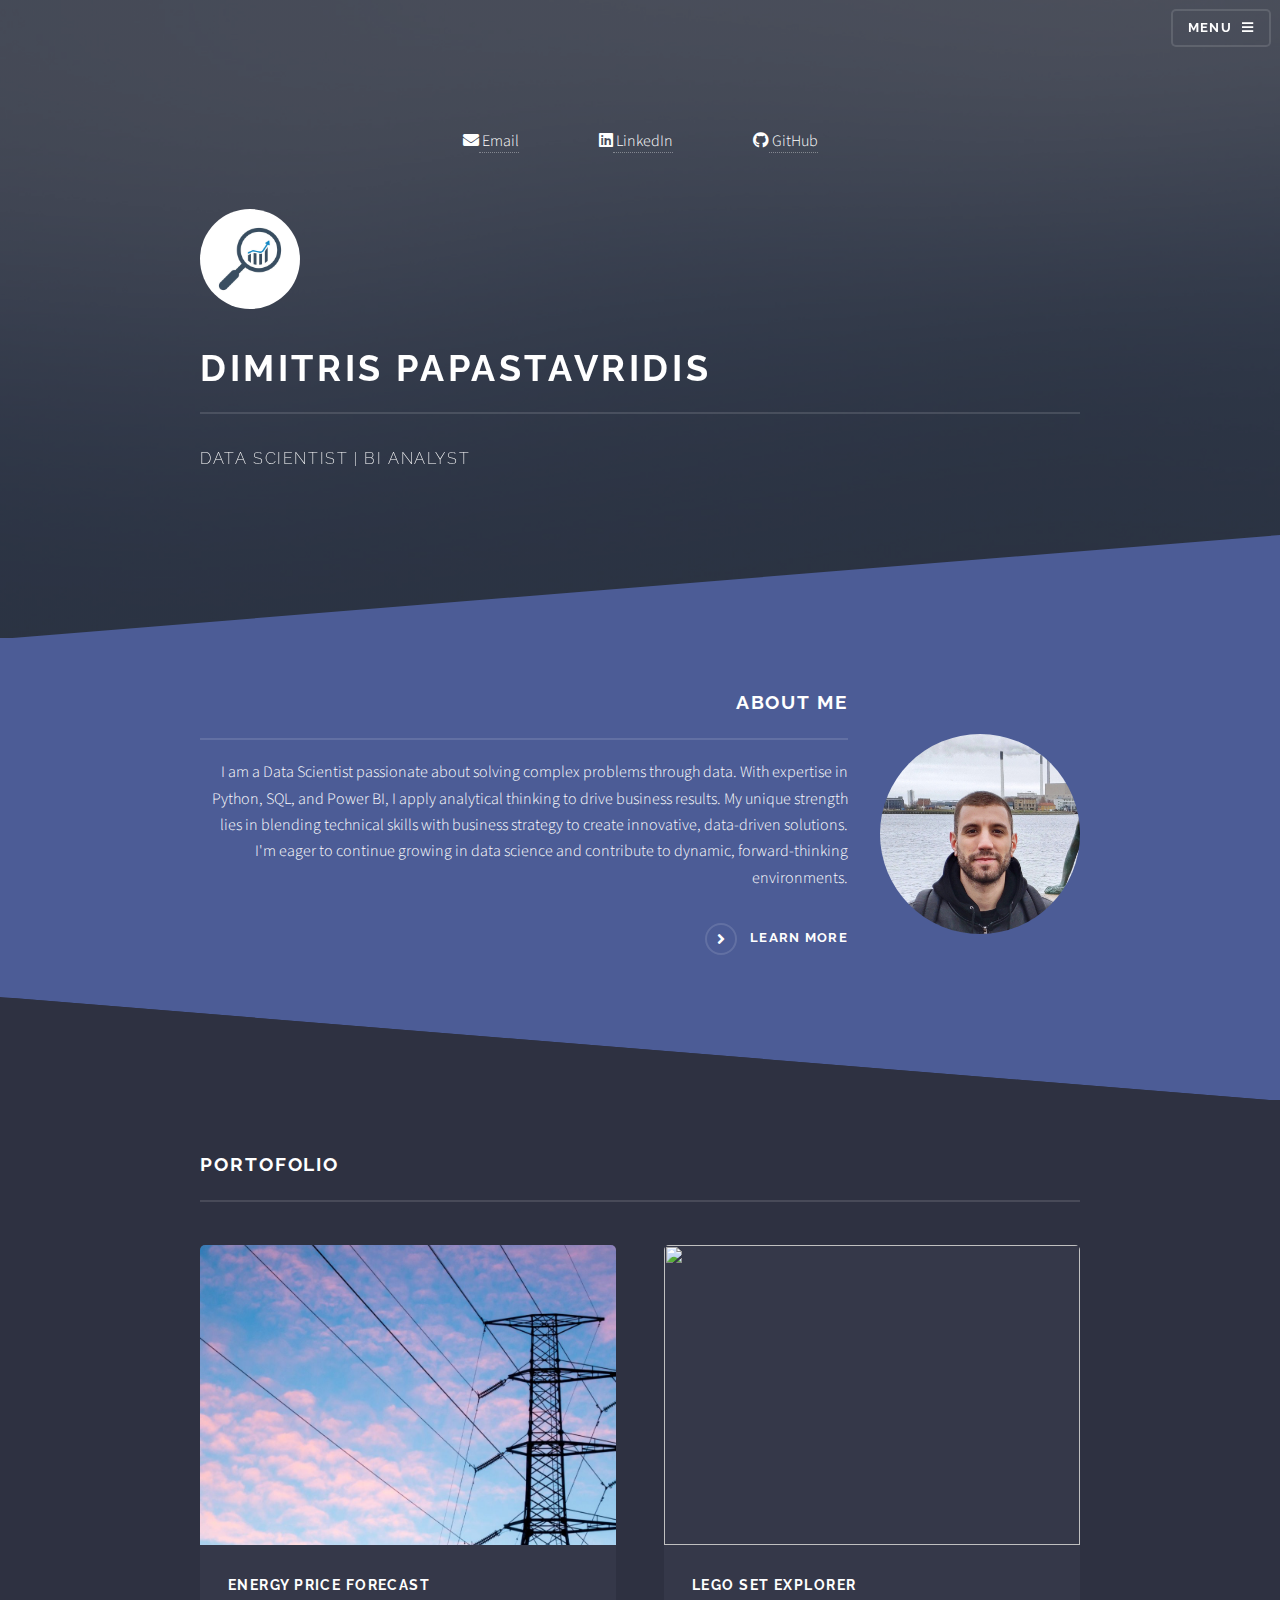
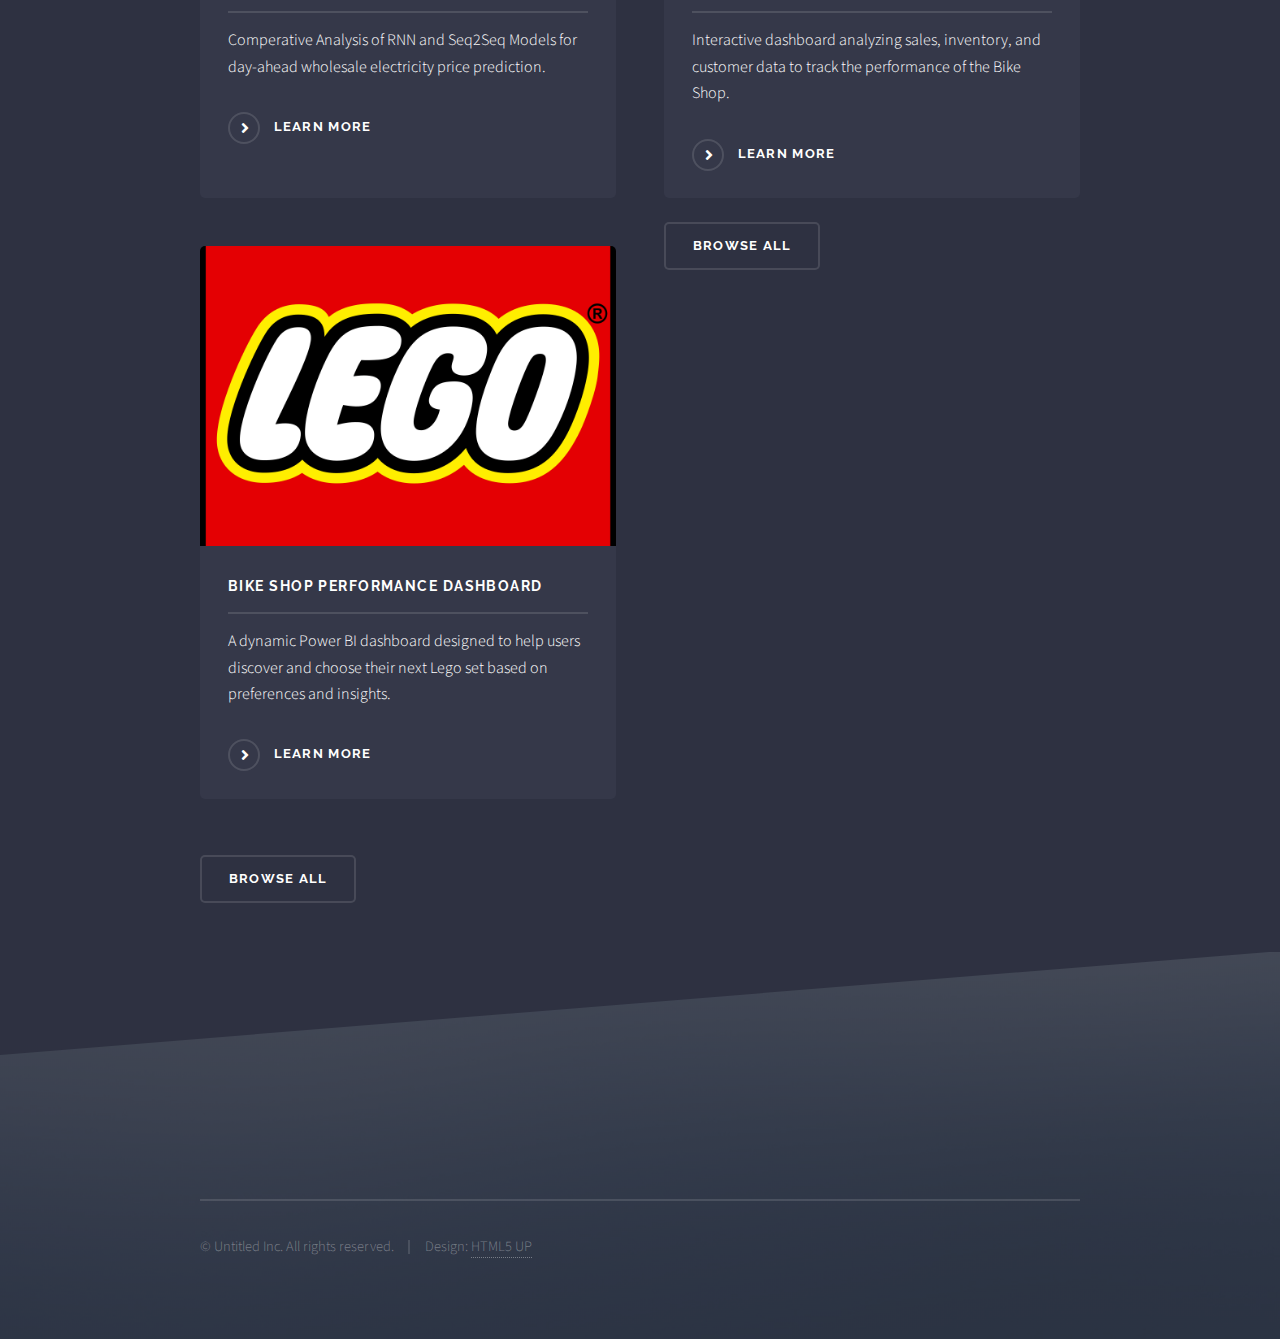
==== index.html @ d43a4ef5 "Update index.html" ====
<!DOCTYPE HTML>
<!--
	Solid State by HTML5 UP
	html5up.net | @ajlkn
	Free for personal and commercial use under the CCA 3.0 license (html5up.net/license)
-->
<html>
	<head>
		<title>Dimitris Papastavridis</title>
		<meta charset="utf-8" />
		<meta name="viewport" content="width=device-width, initial-scale=1, user-scalable=no" />
		<link rel="stylesheet" href="assets/css/main.css" />
		<noscript><link rel="stylesheet" href="assets/css/noscript.css" /></noscript>
	</head>
	<body class="is-preload">

		<!-- Page Wrapper -->
			<div id="page-wrapper">

				<!-- Header -->
					<header id="header" class="alt">
						<h1><a href="https://dimitrispapastavridis.github.io/">Home</a></h1>
						<nav>
							<a href="#menu">Menu</a>
						</nav>
					</header>

				<!-- Menu -->
					<nav id="menu">
						<div class="inner">
							<h2>Menu</h2>
							<ul class="links">
								<li><a href="https://dimitrispapastavridis.github.io/">Home</a></li>
								<li><a href="CV.html">CV</a></li>
								<li><a href="portofolio.html">Portofolio</a></li>
							</ul>
							<a href="#" class="close">Close</a>
						</div>
					</nav>

				<!-- Banner -->

					<section id="banner">
					    <div class="contact-info">
					        <span class="icon solid fa-envelope"><a href="mailto:dimitris_papast@hotmail.com"> Email</a></span>
					        <span class="icon brands fa-linkedin"><a href="https://linkedin.com/in/dimitrispapastavridis/"> LinkedIn</a></span>
					        <span class="icon brands fa-github"><a href="https://github.com/dimitrispapastavridis"> GitHub</a></span>
					    </div>
					    <div class="inner">
					        <div class="logo">
					            <img src="images/istockphoto.jpg" alt="Dimitris Papastavridis" />
					        </div>
					        <h2>Dimitris Papastavridis</h2>
					        <p>Data Scientist | BI Analyst</p>
					    </div>
					</section>


				<!-- Wrapper -->
					<section id="wrapper">

						<!-- One -->
							<section id="one" class="wrapper spotlight style1">
							  <div class="inner" style="display: flex; flex-direction: row-reverse; align-items: center; gap: 2rem;">
							    <img src="images/me5.jpg" alt="" class="circular-image" style="flex-shrink: 0;" />
							    <div class="content">
							      <h2 class="major">About me</h2>
							      <p>I am a Data Scientist passionate about solving complex problems through data. With expertise in Python, SQL, and Power BI, I apply analytical thinking to drive business results. My unique strength lies in blending technical skills with business strategy to create innovative, data-driven solutions. I'm eager to continue growing in data science and contribute to dynamic, forward-thinking environments.</p>
							      <a href="CV.html" class="special">Learn more</a>
							    </div>
							  </div>
							</section>


						<!-- Four -->
							<section id="four" class="wrapper alt style1">
								<div class="inner">
									<h2 class="major">Portofolio</h2>

									<section class="features">
										<article>
											<a class="image"><img src="images/ppc.jpg" alt="" style="width: 100%; height: 300px; object-fit: cover;" /></a>
											<h3 class="major">Energy Price Forecast</h3>
											<p>Comperative Analysis of RNN and Seq2Seq Models for day-ahead wholesale electricity price prediction.</p>
											<a href="https://github.com/dimitrispapastavridis/ppc-seq2seq" class="special">Learn more</a>
										</article>
										<article>
											<a class="image"><img src="images/AdventureWorksBikeShop.jpg" alt="" style="width: 100%; height: 300px; object-fit: cover;" /></a>
											<h3 class="major">Lego Set Explorer</h3>
											<p>Interactive dashboard analyzing sales, inventory, and customer data to track the performance of the Bike Shop.</p>
											<a href="https://github.com/dimitrispapastavridis/AdventureWorksBikeShop" class="special">Learn more</a>
										</article>
										<article>
											<a class="image"><img src="images/LEGO_logo.jpg" alt="" style="width: 100%; height: 300px; object-fit: cover;" /></a>
											<h3 class="major">Bike Shop Performance Dashboard</h3>
											<p>A dynamic Power BI dashboard designed to help users discover and choose their next Lego set based on preferences and insights.</p>
											<a href="https://github.com/dimitrispapastavridis/LegoSetExplorer" class="special">Learn more</a>
										</article>
										<ul class="actions">
											<li><a href="portofolio.html" class="button">Browse All</a></li>
										</ul>
									</section>
									<ul class="actions">
										<li><a href="portofolio.html" class="button">Browse All</a></li>
									</ul>
								</div>
							</section>

					</section>

				<!-- Footer -->
					<section id="footer">
						<div class="inner">
							<ul class="copyright">
								<li>&copy; Untitled Inc. All rights reserved.</li><li>Design: <a href="http://html5up.net">HTML5 UP</a></li>
							</ul>
						</div>
					</section>


		<!-- Scripts -->
			<script src="assets/js/jquery.min.js"></script>
			<script src="assets/js/jquery.scrollex.min.js"></script>
			<script src="assets/js/browser.min.js"></script>
			<script src="assets/js/breakpoints.min.js"></script>
			<script src="assets/js/util.js"></script>
			<script src="assets/js/main.js"></script>

	</body>
</html>
---- assets/css/main.css ----
@import url(fontawesome-all.min.css);
@import url("https://fonts.googleapis.com/css?family=Raleway:200,700|Source+Sans+Pro:300,600,300italic,600italic");

/*
	Solid State by HTML5 UP
	html5up.net | @ajlkn
	Free for personal and commercial use under the CCA 3.0 license (html5up.net/license)
*/

html, body, div, span, applet, object,
iframe, h1, h2, h3, h4, h5, h6, p, blockquote,
pre, a, abbr, acronym, address, big, cite,
code, del, dfn, em, img, ins, kbd, q, s, samp,
small, strike, strong, sub, sup, tt, var, b,
u, i, center, dl, dt, dd, ol, ul, li, fieldset,
form, label, legend, table, caption, tbody,
tfoot, thead, tr, th, td, article, aside,
canvas, details, embed, figure, figcaption,
footer, header, hgroup, menu, nav, output, ruby,
section, summary, time, mark, audio, video {
	margin: 0;
	padding: 0;
	border: 0;
	font-size: 100%;
	font: inherit;
	vertical-align: baseline;}

article, aside, details, figcaption, figure,
footer, header, hgroup, menu, nav, section {
	display: block;}

body {
	line-height: 1;
}

ol, ul {
	list-style: none;
}

blockquote, q {
	quotes: none;
}

	blockquote:before, blockquote:after, q:before, q:after {
		content: '';
		content: none;
	}

table {
	border-collapse: collapse;
	border-spacing: 0;
}

body {
	-webkit-text-size-adjust: none;
}

mark {
	background-color: transparent;
	color: inherit;
}

input::-moz-focus-inner {
	border: 0;
	padding: 0;
}

input, select, textarea {
	-moz-appearance: none;
	-webkit-appearance: none;
	-ms-appearance: none;
	appearance: none;
}

/* Basic */

	@-ms-viewport {
		width: device-width;
	}

	body {
		-ms-overflow-style: scrollbar;
	}

	@media screen and (max-width: 480px) {

		html, body {
			min-width: 320px;
		}

	}

	html {
		box-sizing: border-box;
	}

	*, *:before, *:after {
		box-sizing: inherit;
	}

	body {
		background-color: #2e3141;
		background-image: linear-gradient(to top, rgba(46, 49, 65, 0.8), rgba(46, 49, 65, 0.8)), url("../../images/bg.jpg");
		background-size: auto,
 cover;
		background-attachment: fixed,
 fixed;
		background-position: center,
 center;
	}

		body.is-preload *, body.is-preload *:before, body.is-preload *:after {
			-moz-animation: none !important;
			-webkit-animation: none !important;
			-ms-animation: none !important;
			animation: none !important;
			-moz-transition: none !important;
			-webkit-transition: none !important;
			-ms-transition: none !important;
			transition: none !important;
		}

/* Type */

	body, input, select, textarea {
		color: #ffffff;
		font-family: "Source Sans Pro", Helvetica, sans-serif;
		font-size: 16.5pt;
		font-weight: 300;
		line-height: 1.65;
	}

		@media screen and (max-width: 1680px) {

			body, input, select, textarea {
				font-size: 13pt;
			}

		}

		@media screen and (max-width: 1280px) {

			body, input, select, textarea {
				font-size: 12pt;
			}

		}

		@media screen and (max-width: 980px) {

			body, input, select, textarea {
				font-size: 12pt;
			}

		}

		@media screen and (max-width: 736px) {

			body, input, select, textarea {
				font-size: 12pt;
			}

		}

		@media screen and (max-width: 480px) {

			body, input, select, textarea {
				font-size: 12pt;
			}

		}

	a {
		-moz-transition: color 0.2s ease-in-out, border-bottom-color 0.2s ease-in-out;
		-webkit-transition: color 0.2s ease-in-out, border-bottom-color 0.2s ease-in-out;
		-ms-transition: color 0.2s ease-in-out, border-bottom-color 0.2s ease-in-out;
		transition: color 0.2s ease-in-out, border-bottom-color 0.2s ease-in-out;
		border-bottom: dotted 1px rgba(255, 255, 255, 0.35);
		color: #ffffff;
		text-decoration: none;
	}

		a:hover {
			border-bottom-color: transparent;
			color: #ffffff !important;
		}

		a.special:not(.button) {
			text-decoration: none;
			border-bottom: 0;
			display: block;
			font-family: Raleway, Helvetica, sans-serif;
			font-size: 0.8em;
			font-weight: 700;
			letter-spacing: 0.1em;
			margin: 0 0 2em 0;
			text-transform: uppercase;
		}

			a.special:not(.button):before {
				-moz-osx-font-smoothing: grayscale;
				-webkit-font-smoothing: antialiased;
				display: inline-block;
				font-style: normal;
				font-variant: normal;
				text-rendering: auto;
				line-height: 1;
				text-transform: none !important;
				font-family: 'Font Awesome 5 Free';
				font-weight: 900;
			}

			a.special:not(.button):before {
				-moz-transition: background-color 0.2s ease-in-out;
				-webkit-transition: background-color 0.2s ease-in-out;
				-ms-transition: background-color 0.2s ease-in-out;
				transition: background-color 0.2s ease-in-out;
				border-radius: 100%;
				border: solid 2px rgba(255, 255, 255, 0.125);
				content: '\f105';
				display: inline-block;
				font-size: 1.25em;
				height: 2em;
				line-height: 1.75em;
				margin-right: 0.85em;
				text-align: center;
				text-indent: 0.15em;
				vertical-align: middle;
				width: 2em;
			}

			a.special:not(.button):hover:before {
				background-color: rgba(255, 255, 255, 0.025);
			}

			a.special:not(.button):active:before {
				background-color: rgba(255, 255, 255, 0.075);
			}

	strong, b {
		color: #ffffff;
		font-weight: 600;
	}

	em, i {
		font-style: italic;
	}

	p {
		margin: 0 0 2em 0;
	}

	h1, h2, h3, h4, h5, h6 {
		color: #ffffff;
		font-family: Raleway, Helvetica, sans-serif;
		font-weight: 700;
		letter-spacing: 0.1em;
		margin: 0 0 1em 0;
		text-transform: uppercase;
	}

		h1 a, h2 a, h3 a, h4 a, h5 a, h6 a {
			color: inherit;
			text-decoration: none;
			border-bottom: 0;
		}

		h1 span, h2 span, h3 span, h4 span, h5 span, h6 span {
			font-weight: 200;
		}

		h1.major, h2.major, h3.major, h4.major, h5.major, h6.major {
			padding-bottom: 1em;
			border-bottom: solid 2px rgba(255, 255, 255, 0.125);
		}

	h2 {
		font-size: 1.2em;
	}

	h3 {
		font-size: 0.9em;
	}

	h4 {
		font-size: 0.7em;
	}

	h5 {
		font-size: 0.7em;
	}

	h6 {
		font-size: 0.7em;
	}

	@media screen and (max-width: 736px) {

		h2 {
			font-size: 1em;
		}

		h3 {
			font-size: 0.8em;
		}

	}

	sub {
		font-size: 0.8em;
		position: relative;
		top: 0.5em;
	}

	sup {
		font-size: 0.8em;
		position: relative;
		top: -0.5em;
	}

	blockquote {
		border-left: solid 4px rgba(255, 255, 255, 0.125);
		font-style: italic;
		margin: 0 0 2em 0;
		padding: 0.5em 0 0.5em 2em;
	}

	code {
		background: rgba(255, 255, 255, 0.025);
		border-radius: 5px;
		border: solid 2px rgba(255, 255, 255, 0.125);
		font-family: "Courier New", monospace;
		font-size: 0.9em;
		margin: 0 0.25em;
		padding: 0.25em 0.65em;
	}

	pre {
		-webkit-overflow-scrolling: touch;
		font-family: "Courier New", monospace;
		font-size: 0.9em;
		margin: 0 0 2em 0;
	}

		pre code {
			display: block;
			line-height: 1.75em;
			padding: 1em 1.5em;
			overflow-x: auto;
		}

	hr {
		border: 0;
		border-bottom: solid 2px rgba(255, 255, 255, 0.125);
		margin: 2.5em 0;
	}

		hr.major {
			margin: 4em 0;
		}

	.align-left {
		text-align: left;
	}

	.align-center {
		text-align: center;
	}

	.align-right {
		text-align: right;
	}

/* Row */

	.row {
		display: flex;
		flex-wrap: wrap;
		box-sizing: border-box;
		align-items: stretch;
	}

		.row > * {
			box-sizing: border-box;
		}

		.row.gtr-uniform > * > :last-child {
			margin-bottom: 0;
		}

		.row.aln-left {
			justify-content: flex-start;
		}

		.row.aln-center {
			justify-content: center;
		}

		.row.aln-right {
			justify-content: flex-end;
		}

		.row.aln-top {
			align-items: flex-start;
		}

		.row.aln-middle {
			align-items: center;
		}

		.row.aln-bottom {
			align-items: flex-end;
		}

		.row > .imp {
			order: -1;
		}

		.row > .col-1 {
			width: 8.33333%;
		}

		.row > .off-1 {
			margin-left: 8.33333%;
		}

		.row > .col-2 {
			width: 16.66667%;
		}

		.row > .off-2 {
			margin-left: 16.66667%;
		}

		.row > .col-3 {
			width: 25%;
		}

		.row > .off-3 {
			margin-left: 25%;
		}

		.row > .col-4 {
			width: 33.33333%;
		}

		.row > .off-4 {
			margin-left: 33.33333%;
		}

		.row > .col-5 {
			width: 41.66667%;
		}

		.row > .off-5 {
			margin-left: 41.66667%;
		}

		.row > .col-6 {
			width: 50%;
		}

		.row > .off-6 {
			margin-left: 50%;
		}

		.row > .col-7 {
			width: 58.33333%;
		}

		.row > .off-7 {
			margin-left: 58.33333%;
		}

		.row > .col-8 {
			width: 66.66667%;
		}

		.row > .off-8 {
			margin-left: 66.66667%;
		}

		.row > .col-9 {
			width: 75%;
		}

		.row > .off-9 {
			margin-left: 75%;
		}

		.row > .col-10 {
			width: 83.33333%;
		}

		.row > .off-10 {
			margin-left: 83.33333%;
		}

		.row > .col-11 {
			width: 91.66667%;
		}

		.row > .off-11 {
			margin-left: 91.66667%;
		}

		.row > .col-12 {
			width: 100%;
		}

		.row > .off-12 {
			margin-left: 100%;
		}

		.row.gtr-0 {
			margin-top: 0;
			margin-left: 0em;
		}

			.row.gtr-0 > * {
				padding: 0 0 0 0em;
			}

			.row.gtr-0.gtr-uniform {
				margin-top: 0em;
			}

				.row.gtr-0.gtr-uniform > * {
					padding-top: 0em;
				}

		.row.gtr-25 {
			margin-top: 0;
			margin-left: -0.4375em;
		}

			.row.gtr-25 > * {
				padding: 0 0 0 0.4375em;
			}

			.row.gtr-25.gtr-uniform {
				margin-top: -0.4375em;
			}

				.row.gtr-25.gtr-uniform > * {
					padding-top: 0.4375em;
				}

		.row.gtr-50 {
			margin-top: 0;
			margin-left: -0.875em;
		}

			.row.gtr-50 > * {
				padding: 0 0 0 0.875em;
			}

			.row.gtr-50.gtr-uniform {
				margin-top: -0.875em;
			}

				.row.gtr-50.gtr-uniform > * {
					padding-top: 0.875em;
				}

		.row {
			margin-top: 0;
			margin-left: -1.75em;
		}

			.row > * {
				padding: 0 0 0 1.75em;
			}

			.row.gtr-uniform {
				margin-top: -1.75em;
			}

				.row.gtr-uniform > * {
					padding-top: 1.75em;
				}

		.row.gtr-150 {
			margin-top: 0;
			margin-left: -2.625em;
		}

			.row.gtr-150 > * {
				padding: 0 0 0 2.625em;
			}

			.row.gtr-150.gtr-uniform {
				margin-top: -2.625em;
			}

				.row.gtr-150.gtr-uniform > * {
					padding-top: 2.625em;
				}

		.row.gtr-200 {
			margin-top: 0;
			margin-left: -3.5em;
		}

			.row.gtr-200 > * {
				padding: 0 0 0 3.5em;
			}

			.row.gtr-200.gtr-uniform {
				margin-top: -3.5em;
			}

				.row.gtr-200.gtr-uniform > * {
					padding-top: 3.5em;
				}

		@media screen and (max-width: 1680px) {

			.row {
				display: flex;
				flex-wrap: wrap;
				box-sizing: border-box;
				align-items: stretch;
			}

				.row > * {
					box-sizing: border-box;
				}

				.row.gtr-uniform > * > :last-child {
					margin-bottom: 0;
				}

				.row.aln-left {
					justify-content: flex-start;
				}

				.row.aln-center {
					justify-content: center;
				}

				.row.aln-right {
					justify-content: flex-end;
				}

				.row.aln-top {
					align-items: flex-start;
				}

				.row.aln-middle {
					align-items: center;
				}

				.row.aln-bottom {
					align-items: flex-end;
				}

				.row > .imp-xlarge {
					order: -1;
				}

				.row > .col-1-xlarge {
					width: 8.33333%;
				}

				.row > .off-1-xlarge {
					margin-left: 8.33333%;
				}

				.row > .col-2-xlarge {
					width: 16.66667%;
				}

				.row > .off-2-xlarge {
					margin-left: 16.66667%;
				}

				.row > .col-3-xlarge {
					width: 25%;
				}

				.row > .off-3-xlarge {
					margin-left: 25%;
				}

				.row > .col-4-xlarge {
					width: 33.33333%;
				}

				.row > .off-4-xlarge {
					margin-left: 33.33333%;
				}

				.row > .col-5-xlarge {
					width: 41.66667%;
				}

				.row > .off-5-xlarge {
					margin-left: 41.66667%;
				}

				.row > .col-6-xlarge {
					width: 50%;
				}

				.row > .off-6-xlarge {
					margin-left: 50%;
				}

				.row > .col-7-xlarge {
					width: 58.33333%;
				}

				.row > .off-7-xlarge {
					margin-left: 58.33333%;
				}

				.row > .col-8-xlarge {
					width: 66.66667%;
				}

				.row > .off-8-xlarge {
					margin-left: 66.66667%;
				}

				.row > .col-9-xlarge {
					width: 75%;
				}

				.row > .off-9-xlarge {
					margin-left: 75%;
				}

				.row > .col-10-xlarge {
					width: 83.33333%;
				}

				.row > .off-10-xlarge {
					margin-left: 83.33333%;
				}

				.row > .col-11-xlarge {
					width: 91.66667%;
				}

				.row > .off-11-xlarge {
					margin-left: 91.66667%;
				}

				.row > .col-12-xlarge {
					width: 100%;
				}

				.row > .off-12-xlarge {
					margin-left: 100%;
				}

				.row.gtr-0 {
					margin-top: 0;
					margin-left: 0em;
				}

					.row.gtr-0 > * {
						padding: 0 0 0 0em;
					}

					.row.gtr-0.gtr-uniform {
						margin-top: 0em;
					}

						.row.gtr-0.gtr-uniform > * {
							padding-top: 0em;
						}

				.row.gtr-25 {
					margin-top: 0;
					margin-left: -0.4375em;
				}

					.row.gtr-25 > * {
						padding: 0 0 0 0.4375em;
					}

					.row.gtr-25.gtr-uniform {
						margin-top: -0.4375em;
					}

						.row.gtr-25.gtr-uniform > * {
							padding-top: 0.4375em;
						}

				.row.gtr-50 {
					margin-top: 0;
					margin-left: -0.875em;
				}

					.row.gtr-50 > * {
						padding: 0 0 0 0.875em;
					}

					.row.gtr-50.gtr-uniform {
						margin-top: -0.875em;
					}

						.row.gtr-50.gtr-uniform > * {
							padding-top: 0.875em;
						}

				.row {
					margin-top: 0;
					margin-left: -1.75em;
				}

					.row > * {
						padding: 0 0 0 1.75em;
					}

					.row.gtr-uniform {
						margin-top: -1.75em;
					}

						.row.gtr-uniform > * {
							padding-top: 1.75em;
						}

				.row.gtr-150 {
					margin-top: 0;
					margin-left: -2.625em;
				}

					.row.gtr-150 > * {
						padding: 0 0 0 2.625em;
					}

					.row.gtr-150.gtr-uniform {
						margin-top: -2.625em;
					}

						.row.gtr-150.gtr-uniform > * {
							padding-top: 2.625em;
						}

				.row.gtr-200 {
					margin-top: 0;
					margin-left: -3.5em;
				}

					.row.gtr-200 > * {
						padding: 0 0 0 3.5em;
					}

					.row.gtr-200.gtr-uniform {
						margin-top: -3.5em;
					}

						.row.gtr-200.gtr-uniform > * {
							padding-top: 3.5em;
						}

		}

		@media screen and (max-width: 1280px) {

			.row {
				display: flex;
				flex-wrap: wrap;
				box-sizing: border-box;
				align-items: stretch;
			}

				.row > * {
					box-sizing: border-box;
				}

				.row.gtr-uniform > * > :last-child {
					margin-bottom: 0;
				}

				.row.aln-left {
					justify-content: flex-start;
				}

				.row.aln-center {
					justify-content: center;
				}

				.row.aln-right {
					justify-content: flex-end;
				}

				.row.aln-top {
					align-items: flex-start;
				}

				.row.aln-middle {
					align-items: center;
				}

				.row.aln-bottom {
					align-items: flex-end;
				}

				.row > .imp-large {
					order: -1;
				}

				.row > .col-1-large {
					width: 8.33333%;
				}

				.row > .off-1-large {
					margin-left: 8.33333%;
				}

				.row > .col-2-large {
					width: 16.66667%;
				}

				.row > .off-2-large {
					margin-left: 16.66667%;
				}

				.row > .col-3-large {
					width: 25%;
				}

				.row > .off-3-large {
					margin-left: 25%;
				}

				.row > .col-4-large {
					width: 33.33333%;
				}

				.row > .off-4-large {
					margin-left: 33.33333%;
				}

				.row > .col-5-large {
					width: 41.66667%;
				}

				.row > .off-5-large {
					margin-left: 41.66667%;
				}

				.row > .col-6-large {
					width: 50%;
				}

				.row > .off-6-large {
					margin-left: 50%;
				}

				.row > .col-7-large {
					width: 58.33333%;
				}

				.row > .off-7-large {
					margin-left: 58.33333%;
				}

				.row > .col-8-large {
					width: 66.66667%;
				}

				.row > .off-8-large {
					margin-left: 66.66667%;
				}

				.row > .col-9-large {
					width: 75%;
				}

				.row > .off-9-large {
					margin-left: 75%;
				}

				.row > .col-10-large {
					width: 83.33333%;
				}

				.row > .off-10-large {
					margin-left: 83.33333%;
				}

				.row > .col-11-large {
					width: 91.66667%;
				}

				.row > .off-11-large {
					margin-left: 91.66667%;
				}

				.row > .col-12-large {
					width: 100%;
				}

				.row > .off-12-large {
					margin-left: 100%;
				}

				.row.gtr-0 {
					margin-top: 0;
					margin-left: 0em;
				}

					.row.gtr-0 > * {
						padding: 0 0 0 0em;
					}

					.row.gtr-0.gtr-uniform {
						margin-top: 0em;
					}

						.row.gtr-0.gtr-uniform > * {
							padding-top: 0em;
						}

				.row.gtr-25 {
					margin-top: 0;
					margin-left: -0.4375em;
				}

					.row.gtr-25 > * {
						padding: 0 0 0 0.4375em;
					}

					.row.gtr-25.gtr-uniform {
						margin-top: -0.4375em;
					}

						.row.gtr-25.gtr-uniform > * {
							padding-top: 0.4375em;
						}

				.row.gtr-50 {
					margin-top: 0;
					margin-left: -0.875em;
				}

					.row.gtr-50 > * {
						padding: 0 0 0 0.875em;
					}

					.row.gtr-50.gtr-uniform {
						margin-top: -0.875em;
					}

						.row.gtr-50.gtr-uniform > * {
							padding-top: 0.875em;
						}

				.row {
					margin-top: 0;
					margin-left: -1.75em;
				}

					.row > * {
						padding: 0 0 0 1.75em;
					}

					.row.gtr-uniform {
						margin-top: -1.75em;
					}

						.row.gtr-uniform > * {
							padding-top: 1.75em;
						}

				.row.gtr-150 {
					margin-top: 0;
					margin-left: -2.625em;
				}

					.row.gtr-150 > * {
						padding: 0 0 0 2.625em;
					}

					.row.gtr-150.gtr-uniform {
						margin-top: -2.625em;
					}

						.row.gtr-150.gtr-uniform > * {
							padding-top: 2.625em;
						}

				.row.gtr-200 {
					margin-top: 0;
					margin-left: -3.5em;
				}

					.row.gtr-200 > * {
						padding: 0 0 0 3.5em;
					}

					.row.gtr-200.gtr-uniform {
						margin-top: -3.5em;
					}

						.row.gtr-200.gtr-uniform > * {
							padding-top: 3.5em;
						}

		}

		@media screen and (max-width: 980px) {

			.row {
				display: flex;
				flex-wrap: wrap;
				box-sizing: border-box;
				align-items: stretch;
			}

				.row > * {
					box-sizing: border-box;
				}

				.row.gtr-uniform > * > :last-child {
					margin-bottom: 0;
				}

				.row.aln-left {
					justify-content: flex-start;
				}

				.row.aln-center {
					justify-content: center;
				}

				.row.aln-right {
					justify-content: flex-end;
				}

				.row.aln-top {
					align-items: flex-start;
				}

				.row.aln-middle {
					align-items: center;
				}

				.row.aln-bottom {
					align-items: flex-end;
				}

				.row > .imp-medium {
					order: -1;
				}

				.row > .col-1-medium {
					width: 8.33333%;
				}

				.row > .off-1-medium {
					margin-left: 8.33333%;
				}

				.row > .col-2-medium {
					width: 16.66667%;
				}

				.row > .off-2-medium {
					margin-left: 16.66667%;
				}

				.row > .col-3-medium {
					width: 25%;
				}

				.row > .off-3-medium {
					margin-left: 25%;
				}

				.row > .col-4-medium {
					width: 33.33333%;
				}

				.row > .off-4-medium {
					margin-left: 33.33333%;
				}

				.row > .col-5-medium {
					width: 41.66667%;
				}

				.row > .off-5-medium {
					margin-left: 41.66667%;
				}

				.row > .col-6-medium {
					width: 50%;
				}

				.row > .off-6-medium {
					margin-left: 50%;
				}

				.row > .col-7-medium {
					width: 58.33333%;
				}

				.row > .off-7-medium {
					margin-left: 58.33333%;
				}

				.row > .col-8-medium {
					width: 66.66667%;
				}

				.row > .off-8-medium {
					margin-left: 66.66667%;
				}

				.row > .col-9-medium {
					width: 75%;
				}

				.row > .off-9-medium {
					margin-left: 75%;
				}

				.row > .col-10-medium {
					width: 83.33333%;
				}

				.row > .off-10-medium {
					margin-left: 83.33333%;
				}

				.row > .col-11-medium {
					width: 91.66667%;
				}

				.row > .off-11-medium {
					margin-left: 91.66667%;
				}

				.row > .col-12-medium {
					width: 100%;
				}

				.row > .off-12-medium {
					margin-left: 100%;
				}

				.row.gtr-0 {
					margin-top: 0;
					margin-left: 0em;
				}

					.row.gtr-0 > * {
						padding: 0 0 0 0em;
					}

					.row.gtr-0.gtr-uniform {
						margin-top: 0em;
					}

						.row.gtr-0.gtr-uniform > * {
							padding-top: 0em;
						}

				.row.gtr-25 {
					margin-top: 0;
					margin-left: -0.4375em;
				}

					.row.gtr-25 > * {
						padding: 0 0 0 0.4375em;
					}

					.row.gtr-25.gtr-uniform {
						margin-top: -0.4375em;
					}

						.row.gtr-25.gtr-uniform > * {
							padding-top: 0.4375em;
						}

				.row.gtr-50 {
					margin-top: 0;
					margin-left: -0.875em;
				}

					.row.gtr-50 > * {
						padding: 0 0 0 0.875em;
					}

					.row.gtr-50.gtr-uniform {
						margin-top: -0.875em;
					}

						.row.gtr-50.gtr-uniform > * {
							padding-top: 0.875em;
						}

				.row {
					margin-top: 0;
					margin-left: -1.75em;
				}

					.row > * {
						padding: 0 0 0 1.75em;
					}

					.row.gtr-uniform {
						margin-top: -1.75em;
					}

						.row.gtr-uniform > * {
							padding-top: 1.75em;
						}

				.row.gtr-150 {
					margin-top: 0;
					margin-left: -2.625em;
				}

					.row.gtr-150 > * {
						padding: 0 0 0 2.625em;
					}

					.row.gtr-150.gtr-uniform {
						margin-top: -2.625em;
					}

						.row.gtr-150.gtr-uniform > * {
							padding-top: 2.625em;
						}

				.row.gtr-200 {
					margin-top: 0;
					margin-left: -3.5em;
				}

					.row.gtr-200 > * {
						padding: 0 0 0 3.5em;
					}

					.row.gtr-200.gtr-uniform {
						margin-top: -3.5em;
					}

						.row.gtr-200.gtr-uniform > * {
							padding-top: 3.5em;
						}

		}

		@media screen and (max-width: 736px) {

			.row {
				display: flex;
				flex-wrap: wrap;
				box-sizing: border-box;
				align-items: stretch;
			}

				.row > * {
					box-sizing: border-box;
				}

				.row.gtr-uniform > * > :last-child {
					margin-bottom: 0;
				}

				.row.aln-left {
					justify-content: flex-start;
				}

				.row.aln-center {
					justify-content: center;
				}

				.row.aln-right {
					justify-content: flex-end;
				}

				.row.aln-top {
					align-items: flex-start;
				}

				.row.aln-middle {
					align-items: center;
				}

				.row.aln-bottom {
					align-items: flex-end;
				}

				.row > .imp-small {
					order: -1;
				}

				.row > .col-1-small {
					width: 8.33333%;
				}

				.row > .off-1-small {
					margin-left: 8.33333%;
				}

				.row > .col-2-small {
					width: 16.66667%;
				}

				.row > .off-2-small {
					margin-left: 16.66667%;
				}

				.row > .col-3-small {
					width: 25%;
				}

				.row > .off-3-small {
					margin-left: 25%;
				}

				.row > .col-4-small {
					width: 33.33333%;
				}

				.row > .off-4-small {
					margin-left: 33.33333%;
				}

				.row > .col-5-small {
					width: 41.66667%;
				}

				.row > .off-5-small {
					margin-left: 41.66667%;
				}

				.row > .col-6-small {
					width: 50%;
				}

				.row > .off-6-small {
					margin-left: 50%;
				}

				.row > .col-7-small {
					width: 58.33333%;
				}

				.row > .off-7-small {
					margin-left: 58.33333%;
				}

				.row > .col-8-small {
					width: 66.66667%;
				}

				.row > .off-8-small {
					margin-left: 66.66667%;
				}

				.row > .col-9-small {
					width: 75%;
				}

				.row > .off-9-small {
					margin-left: 75%;
				}

				.row > .col-10-small {
					width: 83.33333%;
				}

				.row > .off-10-small {
					margin-left: 83.33333%;
				}

				.row > .col-11-small {
					width: 91.66667%;
				}

				.row > .off-11-small {
					margin-left: 91.66667%;
				}

				.row > .col-12-small {
					width: 100%;
				}

				.row > .off-12-small {
					margin-left: 100%;
				}

				.row.gtr-0 {
					margin-top: 0;
					margin-left: 0em;
				}

					.row.gtr-0 > * {
						padding: 0 0 0 0em;
					}

					.row.gtr-0.gtr-uniform {
						margin-top: 0em;
					}

						.row.gtr-0.gtr-uniform > * {
							padding-top: 0em;
						}

				.row.gtr-25 {
					margin-top: 0;
					margin-left: -0.3125em;
				}

					.row.gtr-25 > * {
						padding: 0 0 0 0.3125em;
					}

					.row.gtr-25.gtr-uniform {
						margin-top: -0.3125em;
					}

						.row.gtr-25.gtr-uniform > * {
							padding-top: 0.3125em;
						}

				.row.gtr-50 {
					margin-top: 0;
					margin-left: -0.625em;
				}

					.row.gtr-50 > * {
						padding: 0 0 0 0.625em;
					}

					.row.gtr-50.gtr-uniform {
						margin-top: -0.625em;
					}

						.row.gtr-50.gtr-uniform > * {
							padding-top: 0.625em;
						}

				.row {
					margin-top: 0;
					margin-left: -1.25em;
				}

					.row > * {
						padding: 0 0 0 1.25em;
					}

					.row.gtr-uniform {
						margin-top: -1.25em;
					}

						.row.gtr-uniform > * {
							padding-top: 1.25em;
						}

				.row.gtr-150 {
					margin-top: 0;
					margin-left: -1.875em;
				}

					.row.gtr-150 > * {
						padding: 0 0 0 1.875em;
					}

					.row.gtr-150.gtr-uniform {
						margin-top: -1.875em;
					}

						.row.gtr-150.gtr-uniform > * {
							padding-top: 1.875em;
						}

				.row.gtr-200 {
					margin-top: 0;
					margin-left: -2.5em;
				}

					.row.gtr-200 > * {
						padding: 0 0 0 2.5em;
					}

					.row.gtr-200.gtr-uniform {
						margin-top: -2.5em;
					}

						.row.gtr-200.gtr-uniform > * {
							padding-top: 2.5em;
						}

		}

		@media screen and (max-width: 480px) {

			.row {
				display: flex;
				flex-wrap: wrap;
				box-sizing: border-box;
				align-items: stretch;
			}

				.row > * {
					box-sizing: border-box;
				}

				.row.gtr-uniform > * > :last-child {
					margin-bottom: 0;
				}

				.row.aln-left {
					justify-content: flex-start;
				}

				.row.aln-center {
					justify-content: center;
				}

				.row.aln-right {
					justify-content: flex-end;
				}

				.row.aln-top {
					align-items: flex-start;
				}

				.row.aln-middle {
					align-items: center;
				}

				.row.aln-bottom {
					align-items: flex-end;
				}

				.row > .imp-xsmall {
					order: -1;
				}

				.row > .col-1-xsmall {
					width: 8.33333%;
				}

				.row > .off-1-xsmall {
					margin-left: 8.33333%;
				}

				.row > .col-2-xsmall {
					width: 16.66667%;
				}

				.row > .off-2-xsmall {
					margin-left: 16.66667%;
				}

				.row > .col-3-xsmall {
					width: 25%;
				}

				.row > .off-3-xsmall {
					margin-left: 25%;
				}

				.row > .col-4-xsmall {
					width: 33.33333%;
				}

				.row > .off-4-xsmall {
					margin-left: 33.33333%;
				}

				.row > .col-5-xsmall {
					width: 41.66667%;
				}

				.row > .off-5-xsmall {
					margin-left: 41.66667%;
				}

				.row > .col-6-xsmall {
					width: 50%;
				}

				.row > .off-6-xsmall {
					margin-left: 50%;
				}

				.row > .col-7-xsmall {
					width: 58.33333%;
				}

				.row > .off-7-xsmall {
					margin-left: 58.33333%;
				}

				.row > .col-8-xsmall {
					width: 66.66667%;
				}

				.row > .off-8-xsmall {
					margin-left: 66.66667%;
				}

				.row > .col-9-xsmall {
					width: 75%;
				}

				.row > .off-9-xsmall {
					margin-left: 75%;
				}

				.row > .col-10-xsmall {
					width: 83.33333%;
				}

				.row > .off-10-xsmall {
					margin-left: 83.33333%;
				}

				.row > .col-11-xsmall {
					width: 91.66667%;
				}

				.row > .off-11-xsmall {
					margin-left: 91.66667%;
				}

				.row > .col-12-xsmall {
					width: 100%;
				}

				.row > .off-12-xsmall {
					margin-left: 100%;
				}

				.row.gtr-0 {
					margin-top: 0;
					margin-left: 0em;
				}

					.row.gtr-0 > * {
						padding: 0 0 0 0em;
					}

					.row.gtr-0.gtr-uniform {
						margin-top: 0em;
					}

						.row.gtr-0.gtr-uniform > * {
							padding-top: 0em;
						}

				.row.gtr-25 {
					margin-top: 0;
					margin-left: -0.3125em;
				}

					.row.gtr-25 > * {
						padding: 0 0 0 0.3125em;
					}

					.row.gtr-25.gtr-uniform {
						margin-top: -0.3125em;
					}

						.row.gtr-25.gtr-uniform > * {
							padding-top: 0.3125em;
						}

				.row.gtr-50 {
					margin-top: 0;
					margin-left: -0.625em;
				}

					.row.gtr-50 > * {
						padding: 0 0 0 0.625em;
					}

					.row.gtr-50.gtr-uniform {
						margin-top: -0.625em;
					}

						.row.gtr-50.gtr-uniform > * {
							padding-top: 0.625em;
						}

				.row {
					margin-top: 0;
					margin-left: -1.25em;
				}

					.row > * {
						padding: 0 0 0 1.25em;
					}

					.row.gtr-uniform {
						margin-top: -1.25em;
					}

						.row.gtr-uniform > * {
							padding-top: 1.25em;
						}

				.row.gtr-150 {
					margin-top: 0;
					margin-left: -1.875em;
				}

					.row.gtr-150 > * {
						padding: 0 0 0 1.875em;
					}

					.row.gtr-150.gtr-uniform {
						margin-top: -1.875em;
					}

						.row.gtr-150.gtr-uniform > * {
							padding-top: 1.875em;
						}

				.row.gtr-200 {
					margin-top: 0;
					margin-left: -2.5em;
				}

					.row.gtr-200 > * {
						padding: 0 0 0 2.5em;
					}

					.row.gtr-200.gtr-uniform {
						margin-top: -2.5em;
					}

						.row.gtr-200.gtr-uniform > * {
							padding-top: 2.5em;
						}

		}

		@media screen and (max-width: 360px) {

			.row {
				display: flex;
				flex-wrap: wrap;
				box-sizing: border-box;
				align-items: stretch;
			}

				.row > * {
					box-sizing: border-box;
				}

				.row.gtr-uniform > * > :last-child {
					margin-bottom: 0;
				}

				.row.aln-left {
					justify-content: flex-start;
				}

				.row.aln-center {
					justify-content: center;
				}

				.row.aln-right {
					justify-content: flex-end;
				}

				.row.aln-top {
					align-items: flex-start;
				}

				.row.aln-middle {
					align-items: center;
				}

				.row.aln-bottom {
					align-items: flex-end;
				}

				.row > .imp-xxsmall {
					order: -1;
				}

				.row > .col-1-xxsmall {
					width: 8.33333%;
				}

				.row > .off-1-xxsmall {
					margin-left: 8.33333%;
				}

				.row > .col-2-xxsmall {
					width: 16.66667%;
				}

				.row > .off-2-xxsmall {
					margin-left: 16.66667%;
				}

				.row > .col-3-xxsmall {
					width: 25%;
				}

				.row > .off-3-xxsmall {
					margin-left: 25%;
				}

				.row > .col-4-xxsmall {
					width: 33.33333%;
				}

				.row > .off-4-xxsmall {
					margin-left: 33.33333%;
				}

				.row > .col-5-xxsmall {
					width: 41.66667%;
				}

				.row > .off-5-xxsmall {
					margin-left: 41.66667%;
				}

				.row > .col-6-xxsmall {
					width: 50%;
				}

				.row > .off-6-xxsmall {
					margin-left: 50%;
				}

				.row > .col-7-xxsmall {
					width: 58.33333%;
				}

				.row > .off-7-xxsmall {
					margin-left: 58.33333%;
				}

				.row > .col-8-xxsmall {
					width: 66.66667%;
				}

				.row > .off-8-xxsmall {
					margin-left: 66.66667%;
				}

				.row > .col-9-xxsmall {
					width: 75%;
				}

				.row > .off-9-xxsmall {
					margin-left: 75%;
				}

				.row > .col-10-xxsmall {
					width: 83.33333%;
				}

				.row > .off-10-xxsmall {
					margin-left: 83.33333%;
				}

				.row > .col-11-xxsmall {
					width: 91.66667%;
				}

				.row > .off-11-xxsmall {
					margin-left: 91.66667%;
				}

				.row > .col-12-xxsmall {
					width: 100%;
				}

				.row > .off-12-xxsmall {
					margin-left: 100%;
				}

				.row.gtr-0 {
					margin-top: 0;
					margin-left: 0em;
				}

					.row.gtr-0 > * {
						padding: 0 0 0 0em;
					}

					.row.gtr-0.gtr-uniform {
						margin-top: 0em;
					}

						.row.gtr-0.gtr-uniform > * {
							padding-top: 0em;
						}

				.row.gtr-25 {
					margin-top: 0;
					margin-left: -0.3125em;
				}

					.row.gtr-25 > * {
						padding: 0 0 0 0.3125em;
					}

					.row.gtr-25.gtr-uniform {
						margin-top: -0.3125em;
					}

						.row.gtr-25.gtr-uniform > * {
							padding-top: 0.3125em;
						}

				.row.gtr-50 {
					margin-top: 0;
					margin-left: -0.625em;
				}

					.row.gtr-50 > * {
						padding: 0 0 0 0.625em;
					}

					.row.gtr-50.gtr-uniform {
						margin-top: -0.625em;
					}

						.row.gtr-50.gtr-uniform > * {
							padding-top: 0.625em;
						}

				.row {
					margin-top: 0;
					margin-left: -1.25em;
				}

					.row > * {
						padding: 0 0 0 1.25em;
					}

					.row.gtr-uniform {
						margin-top: -1.25em;
					}

						.row.gtr-uniform > * {
							padding-top: 1.25em;
						}

				.row.gtr-150 {
					margin-top: 0;
					margin-left: -1.875em;
				}

					.row.gtr-150 > * {
						padding: 0 0 0 1.875em;
					}

					.row.gtr-150.gtr-uniform {
						margin-top: -1.875em;
					}

						.row.gtr-150.gtr-uniform > * {
							padding-top: 1.875em;
						}

				.row.gtr-200 {
					margin-top: 0;
					margin-left: -2.5em;
				}

					.row.gtr-200 > * {
						padding: 0 0 0 2.5em;
					}

					.row.gtr-200.gtr-uniform {
						margin-top: -2.5em;
					}

						.row.gtr-200.gtr-uniform > * {
							padding-top: 2.5em;
						}

		}

/* Section/Article */

	section.special, article.special {
		text-align: center;
	}

/* Form */

	form {
		margin: 0 0 2em 0;
	}

		form > :last-child {
			margin-bottom: 0;
		}

		form > .fields {
			display: -moz-flex;
			display: -webkit-flex;
			display: -ms-flex;
			display: flex;
			-moz-flex-wrap: wrap;
			-webkit-flex-wrap: wrap;
			-ms-flex-wrap: wrap;
			flex-wrap: wrap;
			width: calc(100% + 3em);
			margin: -1.5em 0 2em -1.5em;
		}

			form > .fields > .field {
				-moz-flex-grow: 0;
				-webkit-flex-grow: 0;
				-ms-flex-grow: 0;
				flex-grow: 0;
				-moz-flex-shrink: 0;
				-webkit-flex-shrink: 0;
				-ms-flex-shrink: 0;
				flex-shrink: 0;
				padding: 1.5em 0 0 1.5em;
				width: calc(100% - 1.5em);
			}

				form > .fields > .field.half {
					width: calc(50% - 0.75em);
				}

				form > .fields > .field.third {
					width: calc(100%/3 - 0.5em);
				}

				form > .fields > .field.quarter {
					width: calc(25% - 0.375em);
				}

		@media screen and (max-width: 480px) {

			form > .fields {
				width: calc(100% + 3em);
				margin: -1.5em 0 2em -1.5em;
			}

				form > .fields > .field {
					padding: 1.5em 0 0 1.5em;
					width: calc(100% - 1.5em);
				}

					form > .fields > .field.half {
						width: calc(100% - 1.5em);
					}

					form > .fields > .field.third {
						width: calc(100% - 1.5em);
					}

					form > .fields > .field.quarter {
						width: calc(100% - 1.5em);
					}

		}

	label {
		color: #ffffff;
		display: block;
		font-family: Raleway, Helvetica, sans-serif;
		font-size: 0.8em;
		font-weight: 700;
		letter-spacing: 0.1em;
		margin: 0 0 0.7em 0;
		text-transform: uppercase;
	}

	input[type="text"],
	input[type="password"],
	input[type="email"],
	input[type="tel"],
	select,
	textarea {
		-moz-appearance: none;
		-webkit-appearance: none;
		-ms-appearance: none;
		appearance: none;
		background: rgba(255, 255, 255, 0.025);
		border-radius: 5px;
		border: none;
		border: solid 2px rgba(255, 255, 255, 0.125);
		color: inherit;
		display: block;
		outline: 0;
		padding: 0 1em;
		text-decoration: none;
		width: 100%;
	}

		input[type="text"]:invalid,
		input[type="password"]:invalid,
		input[type="email"]:invalid,
		input[type="tel"]:invalid,
		select:invalid,
		textarea:invalid {
			box-shadow: none;
		}

		input[type="text"]:focus,
		input[type="password"]:focus,
		input[type="email"]:focus,
		input[type="tel"]:focus,
		select:focus,
		textarea:focus {
			border-color: #5b6ba6;
		}

	select {
		background-image: url("data:image/svg+xml;charset=utf8,%3Csvg xmlns='http://www.w3.org/2000/svg' width='40' height='40' preserveAspectRatio='none' viewBox='0 0 40 40'%3E%3Cpath d='M9.4,12.3l10.4,10.4l10.4-10.4c0.2-0.2,0.5-0.4,0.9-0.4c0.3,0,0.6,0.1,0.9,0.4l3.3,3.3c0.2,0.2,0.4,0.5,0.4,0.9 c0,0.4-0.1,0.6-0.4,0.9L20.7,31.9c-0.2,0.2-0.5,0.4-0.9,0.4c-0.3,0-0.6-0.1-0.9-0.4L4.3,17.3c-0.2-0.2-0.4-0.5-0.4-0.9 c0-0.4,0.1-0.6,0.4-0.9l3.3-3.3c0.2-0.2,0.5-0.4,0.9-0.4S9.1,12.1,9.4,12.3z' fill='rgba(255, 255, 255, 0.125)' /%3E%3C/svg%3E");
		background-size: 1.25rem;
		background-repeat: no-repeat;
		background-position: calc(100% - 1rem) center;
		height: 2.75em;
		padding-right: 2.75em;
		text-overflow: ellipsis;
	}

		select option {
			color: #ffffff;
			background: #2e3141;
		}

		select:focus::-ms-value {
			background-color: transparent;
		}

		select::-ms-expand {
			display: none;
		}

	input[type="text"],
	input[type="password"],
	input[type="email"],
	select {
		height: 2.75em;
	}

	textarea {
		padding: 0.75em 1em;
	}

	input[type="checkbox"],
	input[type="radio"] {
		-moz-appearance: none;
		-webkit-appearance: none;
		-ms-appearance: none;
		appearance: none;
		display: block;
		float: left;
		margin-right: -2em;
		opacity: 0;
		width: 1em;
		z-index: -1;
	}

		input[type="checkbox"] + label,
		input[type="radio"] + label {
			text-decoration: none;
			color: #ffffff;
			cursor: pointer;
			display: inline-block;
			font-size: 1em;
			font-family: "Source Sans Pro", Helvetica, sans-serif;
			text-transform: none;
			letter-spacing: 0;
			font-weight: 300;
			padding-left: 2.4em;
			padding-right: 0.75em;
			position: relative;
		}

			input[type="checkbox"] + label:before,
			input[type="radio"] + label:before {
				-moz-osx-font-smoothing: grayscale;
				-webkit-font-smoothing: antialiased;
				display: inline-block;
				font-style: normal;
				font-variant: normal;
				text-rendering: auto;
				line-height: 1;
				text-transform: none !important;
				font-family: 'Font Awesome 5 Free';
				font-weight: 900;
			}

			input[type="checkbox"] + label:before,
			input[type="radio"] + label:before {
				background: rgba(255, 255, 255, 0.025);
				border-radius: 5px;
				border: solid 2px rgba(255, 255, 255, 0.125);
				content: '';
				display: inline-block;
				font-size: 0.8em;
				height: 2.0625em;
				left: 0;
				line-height: 2.0625em;
				position: absolute;
				text-align: center;
				top: 0;
				width: 2.0625em;
			}

		input[type="checkbox"]:checked + label:before,
		input[type="radio"]:checked + label:before {
			background: #ffffff;
			border-color: #ffffff;
			content: '\f00c';
			color: #2e3141;
		}

		input[type="checkbox"]:focus + label:before,
		input[type="radio"]:focus + label:before {
			border-color: #4c5c96;
		}

	input[type="checkbox"] + label:before {
		border-radius: 5px;
	}

	input[type="radio"] + label:before {
		border-radius: 100%;
	}

	::-webkit-input-placeholder {
		color: rgba(255, 255, 255, 0.35) !important;
		opacity: 1.0;
	}

	:-moz-placeholder {
		color: rgba(255, 255, 255, 0.35) !important;
		opacity: 1.0;
	}

	::-moz-placeholder {
		color: rgba(255, 255, 255, 0.35) !important;
		opacity: 1.0;
	}

	:-ms-input-placeholder {
		color: rgba(255, 255, 255, 0.35) !important;
		opacity: 1.0;
	}

/* Box */

	.box {
		border-radius: 5px;
		border: solid 2px rgba(255, 255, 255, 0.125);
		margin-bottom: 2em;
		padding: 1.5em;
	}

		.box > :last-child,
		.box > :last-child > :last-child,
		.box > :last-child > :last-child > :last-child {
			margin-bottom: 0;
		}

		.box.alt {
			border: 0;
			border-radius: 0;
			padding: 0;
		}

/* Icon */

	.icon {
		text-decoration: none;
		border-bottom: none;
		position: relative;
	}

		.icon:before {
			-moz-osx-font-smoothing: grayscale;
			-webkit-font-smoothing: antialiased;
			display: inline-block;
			font-style: normal;
			font-variant: normal;
			text-rendering: auto;
			line-height: 1;
			text-transform: none !important;
			font-family: 'Font Awesome 5 Free';
			font-weight: 400;
		}

		.icon > .label {
			display: none;
		}

		.icon:before {
			line-height: inherit;
		}

		.icon.solid:before {
			font-weight: 900;
		}

		.icon.brands:before {
			font-family: 'Font Awesome 5 Brands';
		}

/* Image */

	.image {
		border-radius: 5px;
		border: 0;
		display: inline-block;
		position: relative;
	}

		.image img {
			border-radius: 5px;
			display: block;
		}

		.image.left, .image.right {
			max-width: 40%;
		}

			.image.left img, .image.right img {
				width: 100%;
			}

		.image.left {
			float: left;
			padding: 0 1.5em 1em 0;
			top: 0.25em;
		}

		.image.right {
			float: right;
			padding: 0 0 1em 1.5em;
			top: 0.25em;
		}

		.image.fit {
			display: block;
			margin: 0 0 2em 0;
			width: 100%;
		}

			.image.fit img {
				width: 100%;
			}

		.image.main {
			display: block;
			margin: 0 0 3em 0;
			width: 100%;
		}

			.image.main img {
				width: 100%;
			}

/* List */

	ol {
		list-style: decimal;
		margin: 0 0 2em 0;
		padding-left: 1.25em;
	}

		ol li {
			padding-left: 0.25em;
		}

	ul {
		list-style: disc;
		margin: 0 0 2em 0;
		padding-left: 1em;
	}

		ul li {
			padding-left: 0.5em;
		}

		ul.alt {
			list-style: none;
			padding-left: 0;
		}

			ul.alt li {
				border-top: solid 1px rgba(255, 255, 255, 0.125);
				padding: 0.5em 0;
			}

				ul.alt li:first-child {
					border-top: 0;
					padding-top: 0;
				}

	dl {
		margin: 0 0 2em 0;
	}

		dl dt {
			display: block;
			font-weight: 600;
			margin: 0 0 1em 0;
		}

		dl dd {
			margin-left: 2em;
		}

/* Actions */

	ul.actions {
		display: -moz-flex;
		display: -webkit-flex;
		display: -ms-flex;
		display: flex;
		cursor: default;
		list-style: none;
		margin-left: -1em;
		padding-left: 0;
	}

		ul.actions li {
			padding: 0 0 0 1em;
			vertical-align: middle;
		}

		ul.actions.special {
			-moz-justify-content: center;
			-webkit-justify-content: center;
			-ms-justify-content: center;
			justify-content: center;
			width: 100%;
			margin-left: 0;
		}

			ul.actions.special li:first-child {
				padding-left: 0;
			}

		ul.actions.stacked {
			-moz-flex-direction: column;
			-webkit-flex-direction: column;
			-ms-flex-direction: column;
			flex-direction: column;
			margin-left: 0;
		}

			ul.actions.stacked li {
				padding: 1.3em 0 0 0;
			}

				ul.actions.stacked li:first-child {
					padding-top: 0;
				}

		ul.actions.fit {
			width: calc(100% + 1em);
		}

			ul.actions.fit li {
				-moz-flex-grow: 1;
				-webkit-flex-grow: 1;
				-ms-flex-grow: 1;
				flex-grow: 1;
				-moz-flex-shrink: 1;
				-webkit-flex-shrink: 1;
				-ms-flex-shrink: 1;
				flex-shrink: 1;
				width: 100%;
			}

				ul.actions.fit li > * {
					width: 100%;
				}

			ul.actions.fit.stacked {
				width: 100%;
			}

		@media screen and (max-width: 480px) {

			ul.actions:not(.fixed) {
				-moz-flex-direction: column;
				-webkit-flex-direction: column;
				-ms-flex-direction: column;
				flex-direction: column;
				margin-left: 0;
				width: 100% !important;
			}

				ul.actions:not(.fixed) li {
					-moz-flex-grow: 1;
					-webkit-flex-grow: 1;
					-ms-flex-grow: 1;
					flex-grow: 1;
					-moz-flex-shrink: 1;
					-webkit-flex-shrink: 1;
					-ms-flex-shrink: 1;
					flex-shrink: 1;
					padding: 1em 0 0 0;
					text-align: center;
					width: 100%;
				}

					ul.actions:not(.fixed) li > * {
						width: 100%;
					}

					ul.actions:not(.fixed) li:first-child {
						padding-top: 0;
					}

					ul.actions:not(.fixed) li input[type="submit"],
					ul.actions:not(.fixed) li input[type="reset"],
					ul.actions:not(.fixed) li input[type="button"],
					ul.actions:not(.fixed) li button,
					ul.actions:not(.fixed) li .button {
						width: 100%;
					}

						ul.actions:not(.fixed) li input[type="submit"].icon:before,
						ul.actions:not(.fixed) li input[type="reset"].icon:before,
						ul.actions:not(.fixed) li input[type="button"].icon:before,
						ul.actions:not(.fixed) li button.icon:before,
						ul.actions:not(.fixed) li .button.icon:before {
							margin-left: -0.5rem;
						}

		}

/* Icons */

	ul.icons {
		cursor: default;
		list-style: none;
		padding-left: 0;
	}

		ul.icons li {
			display: inline-block;
			padding: 0 1em 0 0;
		}

			ul.icons li:last-child {
				padding-right: 0;
			}

			ul.icons li .icon:before {
				font-size: 1.25em;
			}

/* Contact */

	ul.contact {
		list-style: none;
		padding: 0;
	}

		ul.contact li {
			text-decoration: none;
			margin: 2.5em 0 0 0;
			padding: 0 0 0 3.25em;
			position: relative;
		}

			ul.contact li:before {
				-moz-osx-font-smoothing: grayscale;
				-webkit-font-smoothing: antialiased;
				display: inline-block;
				font-style: normal;
				font-variant: normal;
				text-rendering: auto;
				line-height: 1;
				text-transform: none !important;
				font-family: 'Font Awesome 5 Free';
				font-weight: 400;
			}

			ul.contact li:before {
				border-radius: 100%;
				border: solid 2px rgba(255, 255, 255, 0.125);
				display: inline-block;
				font-size: 0.8em;
				height: 2.5em;
				left: 0;
				line-height: 2.35em;
				position: absolute;
				text-align: center;
				top: 0;
				width: 2.5em;
			}

			ul.contact li:first-child {
				margin-top: 0;
			}

		@media screen and (max-width: 736px) {

			ul.contact li {
				margin: 1.5em 0 0 0;
			}

		}

/* Pagination */

	ul.pagination {
		cursor: default;
		list-style: none;
		padding-left: 0;
	}

		ul.pagination li {
			display: inline-block;
			padding-left: 0;
			vertical-align: middle;
		}

			ul.pagination li > .page {
				-moz-transition: background-color 0.2s ease-in-out, color 0.2s ease-in-out;
				-webkit-transition: background-color 0.2s ease-in-out, color 0.2s ease-in-out;
				-ms-transition: background-color 0.2s ease-in-out, color 0.2s ease-in-out;
				transition: background-color 0.2s ease-in-out, color 0.2s ease-in-out;
				border-bottom: 0;
				border-radius: 5px;
				display: inline-block;
				height: 1.5em;
				line-height: 1.5em;
				margin: 0 0.125em;
				min-width: 1.5em;
				padding: 0 0.5em;
				text-align: center;
			}

				ul.pagination li > .page:hover {
					background-color: rgba(255, 255, 255, 0.025);
				}

				ul.pagination li > .page.active {
					background-color: #4c5c96;
				}

			ul.pagination li:first-child {
				padding-right: 0.75em;
			}

			ul.pagination li:last-child {
				padding-left: 0.75em;
			}

		@media screen and (max-width: 480px) {

			ul.pagination li:nth-child(n+2):nth-last-child(n+2) {
				display: none;
			}

			ul.pagination li .button {
				width: 100%;
			}

			ul.pagination li:first-child {
				width: calc(50% - 2px);
				text-align: left;
				padding-right: 0.325em;
			}

			ul.pagination li:last-child {
				width: calc(50% - 2px);
				text-align: right;
				padding-left: 0.325em;
			}

		}

/* Table */

	.table-wrapper {
		-webkit-overflow-scrolling: touch;
		overflow-x: auto;
	}

	table {
		margin: 0 0 2em 0;
		width: 100%;
	}

		table tbody tr {
			border: solid 1px rgba(255, 255, 255, 0.125);
			border-left: 0;
			border-right: 0;
		}

			table tbody tr:nth-child(2n + 1) {
				background-color: rgba(255, 255, 255, 0.025);
			}

		table td {
			padding: 0.75em 0.75em;
		}

		table th {
			color: #ffffff;
			font-size: 0.9em;
			font-weight: 600;
			padding: 0 0.75em 0.75em 0.75em;
			text-align: left;
		}

		table thead {
			border-bottom: solid 2px rgba(255, 255, 255, 0.125);
		}

		table tfoot {
			border-top: solid 2px rgba(255, 255, 255, 0.125);
		}

		table.alt {
			border-collapse: separate;
		}

			table.alt tbody tr td {
				border: solid 1px rgba(255, 255, 255, 0.125);
				border-left-width: 0;
				border-top-width: 0;
			}

				table.alt tbody tr td:first-child {
					border-left-width: 1px;
				}

			table.alt tbody tr:first-child td {
				border-top-width: 1px;
			}

			table.alt thead {
				border-bottom: 0;
			}

			table.alt tfoot {
				border-top: 0;
			}

/* Button */

	input[type="submit"],
	input[type="reset"],
	input[type="button"],
	button,
	.button {
		-moz-appearance: none;
		-webkit-appearance: none;
		-ms-appearance: none;
		appearance: none;
		-moz-transition: background-color 0.2s ease-in-out;
		-webkit-transition: background-color 0.2s ease-in-out;
		-ms-transition: background-color 0.2s ease-in-out;
		transition: background-color 0.2s ease-in-out;
		background-color: transparent;
		border-radius: 5px;
		border: 0;
		box-shadow: inset 0 0 0 2px rgba(255, 255, 255, 0.125);
		color: #ffffff !important;
		cursor: pointer;
		display: inline-block;
		font-family: Raleway, Helvetica, sans-serif;
		font-size: 0.8em;
		font-weight: 700;
		height: 3.75em;
		letter-spacing: 0.1em;
		line-height: 3.75em;
		padding: 0 2.25em;
		text-align: center;
		text-decoration: none;
		text-transform: uppercase;
		white-space: nowrap;
	}

		input[type="submit"]:hover,
		input[type="reset"]:hover,
		input[type="button"]:hover,
		button:hover,
		.button:hover {
			background-color: rgba(255, 255, 255, 0.025);
		}

		input[type="submit"]:active,
		input[type="reset"]:active,
		input[type="button"]:active,
		button:active,
		.button:active {
			background-color: rgba(255, 255, 255, 0.075);
		}

		input[type="submit"].icon:before,
		input[type="reset"].icon:before,
		input[type="button"].icon:before,
		button.icon:before,
		.button.icon:before {
			margin-right: 0.5em;
			color: rgba(255, 255, 255, 0.35);
		}

		input[type="submit"].primary,
		input[type="reset"].primary,
		input[type="button"].primary,
		button.primary,
		.button.primary {
			background-color: #4c5c96;
			box-shadow: none;
		}

			input[type="submit"].primary:hover,
			input[type="reset"].primary:hover,
			input[type="button"].primary:hover,
			button.primary:hover,
			.button.primary:hover {
				background-color: #53639e;
			}

			input[type="submit"].primary:active,
			input[type="reset"].primary:active,
			input[type="button"].primary:active,
			button.primary:active,
			.button.primary:active {
				background-color: #45558d;
			}

			input[type="submit"].primary.icon:before,
			input[type="reset"].primary.icon:before,
			input[type="button"].primary.icon:before,
			button.primary.icon:before,
			.button.primary.icon:before {
				color: #7985b0;
			}

		input[type="submit"].fit,
		input[type="reset"].fit,
		input[type="button"].fit,
		button.fit,
		.button.fit {
			width: 100%;
		}

		input[type="submit"].small,
		input[type="reset"].small,
		input[type="button"].small,
		button.small,
		.button.small {
			font-size: 0.6em;
		}

		input[type="submit"].large,
		input[type="reset"].large,
		input[type="button"].large,
		button.large,
		.button.large {
			font-size: 1em;
		}

		input[type="submit"].disabled, input[type="submit"]:disabled,
		input[type="reset"].disabled,
		input[type="reset"]:disabled,
		input[type="button"].disabled,
		input[type="button"]:disabled,
		button.disabled,
		button:disabled,
		.button.disabled,
		.button:disabled {
			opacity: 0.25;
		}

		@media screen and (max-width: 480px) {

			input[type="submit"],
			input[type="reset"],
			input[type="button"],
			button,
			.button {
				padding: 0;
			}

		}

/* Features */

	.features {
		display: -moz-flex;
		display: -webkit-flex;
		display: -ms-flex;
		display: flex;
		-moz-flex-wrap: wrap;
		-webkit-flex-wrap: wrap;
		-ms-flex-wrap: wrap;
		flex-wrap: wrap;
		margin: 0 0 2em 0;
	}

		.features article {
			padding: 1.75em 1.75em 0.1em 1.75em ;
			background-color: #353849;
			border-radius: 5px;
			margin: 1.5em 3em 1.5em 0;
			width: calc(50% - 1.5em);
		}

			.features article:nth-child(2n) {
				margin-right: 0;
			}

			.features article .image {
				border-radius: 5px 5px 0 0;
				display: block;
				margin-bottom: 1.75em;
				margin-left: -1.75em;
				margin-top: -1.75em;
				position: relative;
				width: calc(100% + 3.5em);
			}

				.features article .image img {
					border-radius: 5px 5px 0 0;
					width: 100%;
				}

		@media screen and (max-width: 980px) {

			.features article {
				margin: 1em 2em 1em 0;
				width: calc(50% - 1em);
			}

		}

		@media screen and (max-width: 736px) {

			.features article {
				padding: 1.5em 1.5em 0.1em 1.5em ;
				margin: 0.875em 1.75em 0.875em 0;
				width: calc(50% - 0.875em - 1px);
			}

				.features article .image {
					margin-bottom: 1.5em;
					margin-left: -1.5em;
					margin-top: -1.5em;
					width: calc(100% + 3em);
				}

		}

		@media screen and (max-width: 480px) {

			.features {
				display: block;
			}

				.features article {
					width: 100%;
					margin: 0 0 2em 0 !important;
				}

		}

/* Portfolio Grid */
.portfolio-grid {
   display: flex;
   flex-wrap: wrap;
   justify-content: space-between;
   margin: 0;
   padding: 0 3em;
   width: 100%;
   box-sizing: border-box;
}
.portfolio-grid article {
   flex: 0 0 calc(33.333% - 20px);
   margin: 10px;
   box-sizing: border-box;
   background-color: #353849; /* Dark background for articles */
   border-radius: 5px;
   padding: 0; /* Reset padding */
   overflow: hidden; /* Ensures content stays within rounded corners */
}
.portfolio-grid article .image {
    border-radius: 5px 5px 0 0;
    display: block;
    margin-bottom: 0; /* Remove margin */
    position: relative;
    width: 100%;
}
.portfolio-grid article .image img {
    border-radius: 5px 5px 0 0;
    width: 100%;
    height: 300px;
    object-fit: cover;
}
.portfolio-grid article .content {
    padding: 1.5em; /* Added content padding */
}
/* Responsive Adjustments */
@media screen and (max-width: 1280px) {
    .portfolio-grid article {
        flex: 0 0 calc(50% - 20px);
    }
}
@media screen and (max-width: 736px) {
    .portfolio-grid {
        flex-direction: column;
        padding: 0 1.5em;
    }
    .portfolio-grid article {
        flex: 0 0 100%;
        margin: 0 0 20px;
    }
}

/* Header */

	#header {
		-moz-transition: background-color 0.2s ease-in-out;
		-webkit-transition: background-color 0.2s ease-in-out;
		-ms-transition: background-color 0.2s ease-in-out;
		transition: background-color 0.2s ease-in-out;
		background-color: rgba(53, 56, 73, 0.95);
		height: 3.5em;
		left: 0;
		line-height: 3.5em;
		padding: 0 1.25em;
		position: fixed;
		top: 0;
		width: 100%;
		z-index: 10000;
	}

		#header h1 {
			-moz-transition: opacity 0.2s ease-in-out, visibility 0.2s;
			-webkit-transition: opacity 0.2s ease-in-out, visibility 0.2s;
			-ms-transition: opacity 0.2s ease-in-out, visibility 0.2s;
			transition: opacity 0.2s ease-in-out, visibility 0.2s;
			border-bottom: 0;
			font-size: 0.8em;
			margin-bottom: 0;
			opacity: 1;
			visibility: visible;
		}

			#header h1 a {
				border: 0;
			}

		#header nav {
			font-family: Raleway, Helvetica, sans-serif;
			font-size: 0.8em;
			font-weight: 700;
			height: 3em;
			letter-spacing: 0.1em;
			line-height: 3em;
			position: absolute;
			right: 0.7em;
			text-transform: uppercase;
			top: 0.7em;
		}

			#header nav a {
				border: 0;
				display: inline-block;
				padding: 0 1em;
			}

				#header nav a:before {
					float: right;
					margin-left: 0.75em;
				}

				#header nav a[href="#menu"] {
					text-decoration: none;
					-moz-transition: background-color 0.2s ease-in-out;
					-webkit-transition: background-color 0.2s ease-in-out;
					-ms-transition: background-color 0.2s ease-in-out;
					transition: background-color 0.2s ease-in-out;
					border-radius: 5px;
					box-shadow: inset 0 0 0 2px rgba(255, 255, 255, 0.125);
					padding: 0 1.35em;
				}

					#header nav a[href="#menu"]:before {
						-moz-osx-font-smoothing: grayscale;
						-webkit-font-smoothing: antialiased;
						display: inline-block;
						font-style: normal;
						font-variant: normal;
						text-rendering: auto;
						line-height: 1;
						text-transform: none !important;
						font-family: 'Font Awesome 5 Free';
						font-weight: 900;
					}

					#header nav a[href="#menu"]:before {
						content: '\f0c9';
						line-height: inherit;
					}

					#header nav a[href="#menu"]:hover {
						background-color: rgba(255, 255, 255, 0.025);
					}

					#header nav a[href="#menu"]:active {
						background-color: rgba(255, 255, 255, 0.075);
					}

		#header.alt {
			background-color: transparent;
		}

			#header.alt h1 {
				opacity: 0;
				visibility: hidden;
			}

		@media screen and (max-width: 736px) {

			#header {
				height: 2.75em;
				line-height: 2.75em;
			}

				#header nav {
					top: 0;
					right: 0;
					height: inherit;
					line-height: inherit;
				}

					#header nav a {
						height: inherit;
						line-height: inherit;
					}

						#header nav a[href="#menu"] {
							box-shadow: none;
							padding: 0 1em;
							border-radius: 0;
						}

							#header nav a[href="#menu"]:hover, #header nav a[href="#menu"]:active {
								background-color: inherit;
							}

		}

		@media screen and (max-width: 480px) {

			#header nav a[href="#menu"] {
				width: 4em;
				white-space: nowrap;
				text-indent: 4em;
				position: relative;
			}

				#header nav a[href="#menu"]:before {
					width: inherit;
					position: absolute;
					top: 0;
					left: 0;
					text-indent: 0;
					text-align: right;
					margin-left: 0;
					padding-right: 1.25em;
				}

		}

/* Menu */

	#page-wrapper {
		-moz-transition: -moz-filter 0.25s ease;
		-webkit-transition: -webkit-filter 0.25s ease;
		-ms-transition: -ms-filter 0.25s ease;
		transition: filter 0.25s ease;
	}

	#menu {
		-moz-align-items: center;
		-webkit-align-items: center;
		-ms-align-items: center;
		align-items: center;
		display: -moz-flex;
		display: -webkit-flex;
		display: -ms-flex;
		display: flex;
		-moz-justify-content: center;
		-webkit-justify-content: center;
		-ms-justify-content: center;
		justify-content: center;
		pointer-events: none;
		-moz-transition: opacity 0.35s ease, visibility 0.35s;
		-webkit-transition: opacity 0.35s ease, visibility 0.35s;
		-ms-transition: opacity 0.35s ease, visibility 0.35s;
		transition: opacity 0.35s ease, visibility 0.35s;
		-moz-user-select: none;
		-webkit-user-select: none;
		-ms-user-select: none;
		user-select: none;
		-webkit-tap-highlight-color: rgba(0, 0, 0, 0);
		background: rgba(46, 49, 65, 0.8);
		cursor: default;
		height: 100%;
		left: 0;
		opacity: 0;
		position: fixed;
		text-align: center;
		top: 0;
		visibility: hidden;
		width: 100%;
	}

		#menu .inner {
			padding: 2.5em 1.5em 0.5em 1.5em ;
			-moz-transform: translateY(0.5em);
			-webkit-transform: translateY(0.5em);
			-ms-transform: translateY(0.5em);
			transform: translateY(0.5em);
			-moz-transition: opacity 0.35s ease, -moz-transform 0.35s ease;
			-webkit-transition: opacity 0.35s ease, -webkit-transform 0.35s ease;
			-ms-transition: opacity 0.35s ease, -ms-transform 0.35s ease;
			transition: opacity 0.35s ease, transform 0.35s ease;
			-webkit-overflow-scrolling: touch;
			background: #4c5c96;
			border-radius: 5px;
			display: block;
			max-width: 100%;
			opacity: 0;
			position: relative;
			width: 18em;
		}

		#menu h2 {
			border-bottom: solid 2px rgba(255, 255, 255, 0.125);
			padding-bottom: 1em;
		}

		#menu .close {
			background-image: url("images/close.svg");
			background-position: 75% 25%;
			background-repeat: no-repeat;
			background-size: 2em 2em;
			border: 0;
			content: '';
			display: block;
			height: 4em;
			overflow: hidden;
			position: absolute;
			right: 0;
			text-align: center;
			text-indent: 4em;
			top: 0;
			width: 4em;
		}

		#menu .links {
			list-style: none;
			margin-bottom: 1.5em;
			padding: 0;
		}

			#menu .links li {
				padding: 0;
			}

				#menu .links li a {
					border-radius: 5px;
					border: 0;
					display: block;
					font-family: Raleway, Helvetica, sans-serif;
					font-size: 0.8em;
					font-weight: 200;
					letter-spacing: 0.1em;
					line-height: 1.85em;
					padding: 0.75em 0;
					text-transform: uppercase;
				}

					#menu .links li a:hover {
						background: #45558d;
					}

		@media screen and (max-width: 736px) {

			#menu .inner {
				max-height: 100%;
				overflow-y: auto;
				overflow-x: hidden;
			}

				#menu .inner .close {
					background-size: 1.5em 1.5em;
				}

		}

	body.is-menu-visible #page-wrapper {
		-moz-filter: blur(1.5px);
		-webkit-filter: blur(1.5px);
		-ms-filter: blur(1.5px);
		filter: blur(1.5px);
	}

	body.is-menu-visible #menu {
		pointer-events: auto;
		opacity: 1;
		visibility: visible;
	}

		body.is-menu-visible #menu .inner {
			-moz-transform: translateY(0);
			-webkit-transform: translateY(0);
			-ms-transform: translateY(0);
			transform: translateY(0);
			opacity: 1;
		}

/* Banner */

	#banner {
		padding: 10em 0 4.75em 0 ;
	}

		#banner .inner {
			margin: 0 auto;
			width: 55em;
		}

		#banner .logo {
			-moz-transition: opacity 2s ease, -moz-transform 1s ease;
			-webkit-transition: opacity 2s ease, -webkit-transform 1s ease;
			-ms-transition: opacity 2s ease, -ms-transform 1s ease;
			transition: opacity 2s ease, transform 1s ease;
			-moz-transform: translateY(0);
			-webkit-transform: translateY(0);
			-ms-transform: translateY(0);
			transform: translateY(0);
			opacity: 1;
			margin: 0 0 1.3em 0;
		}

			#banner .logo .icon {
				border-radius: 100%;
				border: solid 2px rgba(255, 255, 255, 0.125);
				cursor: default;
				display: inline-block;
				font-size: 2em;
				height: 2.25em;
				line-height: 2.25em;
				text-align: center;
				width: 2.25em;
			}

		#banner h2 {
			-moz-transition: opacity 0.5s ease, -moz-transform 0.5s ease, -moz-filter 0.25s ease;
			-webkit-transition: opacity 0.5s ease, -webkit-transform 0.5s ease, -webkit-filter 0.25s ease;
			-ms-transition: opacity 0.5s ease, -ms-transform 0.5s ease, -ms-filter 0.25s ease;
			transition: opacity 0.5s ease, transform 0.5s ease, filter 0.25s ease;
			-moz-transform: translateX(0);
			-webkit-transform: translateX(0);
			-ms-transform: translateX(0);
			transform: translateX(0);
			-moz-transition-delay: 0.65s;
			-webkit-transition-delay: 0.65s;
			-ms-transition-delay: 0.65s;
			transition-delay: 0.65s;
			-moz-filter: blur(0);
			-webkit-filter: blur(0);
			-ms-filter: blur(0);
			filter: blur(0);
			opacity: 1;
			border-bottom: solid 2px rgba(255, 255, 255, 0.125);
			font-size: 2.25em;
			margin-bottom: 0.8em;
			padding-bottom: 0.4em;
		}

		#banner p {
			-moz-transition: opacity 0.5s ease, -moz-transform 0.5s ease, -moz-filter 0.25s ease;
			-webkit-transition: opacity 0.5s ease, -webkit-transform 0.5s ease, -webkit-filter 0.25s ease;
			-ms-transition: opacity 0.5s ease, -ms-transform 0.5s ease, -ms-filter 0.25s ease;
			transition: opacity 0.5s ease, transform 0.5s ease, filter 0.25s ease;
			-moz-transform: translateX(0);
			-webkit-transform: translateX(0);
			-ms-transform: translateX(0);
			transform: translateX(0);
			-moz-transition-delay: 0.8s;
			-webkit-transition-delay: 0.8s;
			-ms-transition-delay: 0.8s;
			transition-delay: 0.8s;
			-moz-filter: blur(0);
			-webkit-filter: blur(0);
			-ms-filter: blur(0);
			filter: blur(0);
			opacity: 1;
			font-family: Raleway, Helvetica, sans-serif;
			font-size: 1em;
			font-weight: 200;
			letter-spacing: 0.1em;
			line-height: 2;
			text-transform: uppercase;
		}

		@media screen and (max-width: 1280px) {

			#banner {
				padding: 7em 0 8.25em 0 ;
				background-color: #2e3141;
				background-image: linear-gradient(to top, rgba(46, 49, 65, 0.8), rgba(46, 49, 65, 0.8)), url("../../images/bg.jpg");
				background-size: auto,
 cover;
				background-position: center,
 center;
				margin-bottom: -6.5em;
			}

		}

		@media screen and (max-width: 980px) {

			#banner {
				padding: 12em 3em 12.375em 3em ;
				margin-bottom: -4.75em;
			}

				#banner .inner {
					width: 100%;
				}

		}

		@media screen and (max-width: 736px) {

			#banner {
				padding: 5em 2em 4.25em 2em ;
				margin-bottom: -2.5em;
			}

				#banner .logo {
					margin: 0 0 1em 0;
				}

					#banner .logo .icon {
						font-size: 1.5em;
					}

				#banner h2 {
					font-size: 1.5em;
				}

				#banner p {
					font-size: 0.8em;
				}

		}

		body.is-preload #banner .logo {
			-moz-transform: translateY(0.5em);
			-webkit-transform: translateY(0.5em);
			-ms-transform: translateY(0.5em);
			transform: translateY(0.5em);
			opacity: 0;
		}

		body.is-preload #banner h2 {
			opacity: 0;
			-moz-transform: translateX(0.25em);
			-webkit-transform: translateX(0.25em);
			-ms-transform: translateX(0.25em);
			transform: translateX(0.25em);
			-moz-filter: blur(2px);
			-webkit-filter: blur(2px);
			-ms-filter: blur(2px);
			filter: blur(2px);
		}

		body.is-preload #banner p {
			opacity: 0;
			-moz-transform: translateX(0.5em);
			-webkit-transform: translateX(0.5em);
			-ms-transform: translateX(0.5em);
			transform: translateX(0.5em);
			-moz-filter: blur(2px);
			-webkit-filter: blur(2px);
			-ms-filter: blur(2px);
			filter: blur(2px);
		}

/* Wrapper */

	#wrapper > header {
		padding: 11em 0 2.25em 0 ;
	}

		#wrapper > header .inner {
			margin: 0 auto;
			width: 55em;
		}

		#wrapper > header h2 {
			border-bottom: solid 2px rgba(255, 255, 255, 0.125);
			font-size: 2em;
			margin-bottom: 0.8em;
			padding-bottom: 0.4em;
		}

		#wrapper > header p {
			font-family: Raleway, Helvetica, sans-serif;
			font-size: 1em;
			font-weight: 200;
			letter-spacing: 0.1em;
			line-height: 2;
			text-transform: uppercase;
		}

	@media screen and (max-width: 1280px) {

		#wrapper > header {
			padding: 9em 0 6.25em 0 ;
			background-color: #2e3141;
			background-image: linear-gradient(to top, rgba(46, 49, 65, 0.8), rgba(46, 49, 65, 0.8)), url("../../images/bg.jpg");
			background-size: auto,
 cover;
			background-position: center,
 0% 30%;
			margin-bottom: -6.5em;
		}

	}

	@media screen and (max-width: 980px) {

		#wrapper > header {
			padding: 11em 3em 7.375em 3em ;
			background-size: auto,
 cover;
			background-position: center,
 0% 0%;
			margin-bottom: -4.75em;
		}

			#wrapper > header .inner {
				width: 100%;
			}

	}

	@media screen and (max-width: 736px) {

		#wrapper > header {
			padding: 6.5em 2em 3em 2em ;
			background-size: auto,
 125%;
			margin-bottom: -2.5em;
		}

			#wrapper > header h2 {
				font-size: 1.25em;
			}

			#wrapper > header p {
				font-size: 0.8em;
			}

	}

	.wrapper {
		background-color: #2e3141;
		margin: 6.5em 0;
		position: relative;
	}

		.wrapper:before, .wrapper:after {
			background-image: url("data:image/svg+xml;charset=utf8,%3Csvg xmlns='http://www.w3.org/2000/svg' width='100' height='100' viewBox='0 0 100 100' preserveAspectRatio='none'%3E%3Cpolygon points='0,100 100,0 100,100' style='fill:%232e3141%3B' /%3E%3C/svg%3E");
		}

		.wrapper:before {
			box-shadow: inset 0 -1px 0 0 #2e3141, 0 1px 0 0 #2e3141;
		}

		.wrapper:after {
			box-shadow: inset 0 -1px 0 0 #2e3141, 0 1px 0 0 #2e3141;
		}

		.wrapper:before, .wrapper:after {
			background-repeat: no-repeat;
			background-size: 100% 100%;
			content: '';
			display: block;
			height: 6.5em;
			position: absolute;
			width: 100%;
		}

		.wrapper:before {
			left: 0;
			top: -6.5em;
		}

		.wrapper:after {
			-moz-transform: scaleY(-1);
			-webkit-transform: scaleY(-1);
			-ms-transform: scaleY(-1);
			transform: scaleY(-1);
			bottom: -6.5em;
			left: 0;
		}

		.wrapper.alt:before {
			-moz-transform: scaleX(-1);
			-webkit-transform: scaleX(-1);
			-ms-transform: scaleX(-1);
			transform: scaleX(-1);
		}

		.wrapper.alt:after {
			-moz-transform: scaleY(-1) scaleX(-1);
			-webkit-transform: scaleY(-1) scaleX(-1);
			-ms-transform: scaleY(-1) scaleX(-1);
			transform: scaleY(-1) scaleX(-1);
		}

		.wrapper .inner {
			padding: 3em 0 1em 0 ;
			margin: 0 auto;
			width: 55em;
		}

		.wrapper.style2 {
			background-color: #353849;
		}

			.wrapper.style2:before, .wrapper.style2:after {
				background-image: url("data:image/svg+xml;charset=utf8,%3Csvg xmlns='http://www.w3.org/2000/svg' width='100' height='100' viewBox='0 0 100 100' preserveAspectRatio='none'%3E%3Cpolygon points='0,100 100,0 100,100' style='fill:%23353849%3B' /%3E%3C/svg%3E");
			}

			.wrapper.style2:before {
				box-shadow: inset 0 -1px 0 0 #353849, 0 1px 0 0 #353849;
			}

			.wrapper.style2:after {
				box-shadow: inset 0 -1px 0 0 #353849, 0 1px 0 0 #353849;
			}

		.wrapper.style3 {
			background-color: #3d4051;
		}

			.wrapper.style3:before, .wrapper.style3:after {
				background-image: url("data:image/svg+xml;charset=utf8,%3Csvg xmlns='http://www.w3.org/2000/svg' width='100' height='100' viewBox='0 0 100 100' preserveAspectRatio='none'%3E%3Cpolygon points='0,100 100,0 100,100' style='fill:%233d4051%3B' /%3E%3C/svg%3E");
			}

			.wrapper.style3:before {
				box-shadow: inset 0 -1px 0 0 #3d4051, 0 1px 0 0 #3d4051;
			}

			.wrapper.style3:after {
				box-shadow: inset 0 -1px 0 0 #3d4051, 0 1px 0 0 #3d4051;
			}

		.wrapper.style4 {
			background-color: #454858;
		}

			.wrapper.style4:before, .wrapper.style4:after {
				background-image: url("data:image/svg+xml;charset=utf8,%3Csvg xmlns='http://www.w3.org/2000/svg' width='100' height='100' viewBox='0 0 100 100' preserveAspectRatio='none'%3E%3Cpolygon points='0,100 100,0 100,100' style='fill:%23454858%3B' /%3E%3C/svg%3E");
			}

			.wrapper.style4:before {
				box-shadow: inset 0 -1px 0 0 #454858, 0 1px 0 0 #454858;
			}

			.wrapper.style4:after {
				box-shadow: inset 0 -1px 0 0 #454858, 0 1px 0 0 #454858;
			}

		.wrapper.style5 {
			background-color: #4d5060;
		}

			.wrapper.style5:before, .wrapper.style5:after {
				background-image: url("data:image/svg+xml;charset=utf8,%3Csvg xmlns='http://www.w3.org/2000/svg' width='100' height='100' viewBox='0 0 100 100' preserveAspectRatio='none'%3E%3Cpolygon points='0,100 100,0 100,100' style='fill:%234d5060%3B' /%3E%3C/svg%3E");
			}

			.wrapper.style5:before {
				box-shadow: inset 0 -1px 0 0 #4d5060, 0 1px 0 0 #4d5060;
			}

			.wrapper.style5:after {
				box-shadow: inset 0 -1px 0 0 #4d5060, 0 1px 0 0 #4d5060;
			}

		.wrapper.style6 {
			background-color: #555867;
		}

			.wrapper.style6:before, .wrapper.style6:after {
				background-image: url("data:image/svg+xml;charset=utf8,%3Csvg xmlns='http://www.w3.org/2000/svg' width='100' height='100' viewBox='0 0 100 100' preserveAspectRatio='none'%3E%3Cpolygon points='0,100 100,0 100,100' style='fill:%23555867%3B' /%3E%3C/svg%3E");
			}

			.wrapper.style6:before {
				box-shadow: inset 0 -1px 0 0 #555867, 0 1px 0 0 #555867;
			}

			.wrapper.style6:after {
				box-shadow: inset 0 -1px 0 0 #555867, 0 1px 0 0 #555867;
			}

		.wrapper.spotlight {
			background-color: #4c5c96;
		}

			.wrapper.spotlight:before, .wrapper.spotlight:after {
				background-image: url("data:image/svg+xml;charset=utf8,%3Csvg xmlns='http://www.w3.org/2000/svg' width='100' height='100' viewBox='0 0 100 100' preserveAspectRatio='none'%3E%3Cpolygon points='0,100 100,0 100,100' style='fill:%234c5c96%3B' /%3E%3C/svg%3E");
			}

			.wrapper.spotlight:before {
				box-shadow: inset 0 -1px 0 0 #4c5c96, 0 1px 0 0 #4c5c96;
			}

			.wrapper.spotlight:after {
				box-shadow: inset 0 -1px 0 0 #4c5c96, 0 1px 0 0 #4c5c96;
			}

			.wrapper.spotlight .inner {
				display: -moz-flex;
				display: -webkit-flex;
				display: -ms-flex;
				display: flex;
				-moz-align-items: center;
				-webkit-align-items: center;
				-ms-align-items: center;
				align-items: center;
				-moz-flex-direction: row;
				-webkit-flex-direction: row;
				-ms-flex-direction: row;
				flex-direction: row;
			}

			.wrapper.spotlight .image {
				border-radius: 100%;
				margin: 0 3em 2em 0;
				width: 22em;
				overflow: hidden;
				-ms-flex: 1;
			}

				.wrapper.spotlight .image img {
					border-radius: 100%;
					width: 100%;
				}

			.wrapper.spotlight .content {
				width: 100%;
				-ms-flex: 2;
			}

			.wrapper.spotlight:nth-child(2n - 1) .inner {
				-moz-flex-direction: row-reverse;
				-webkit-flex-direction: row-reverse;
				-ms-flex-direction: row-reverse;
				flex-direction: row-reverse;
				text-align: right;
			}

			.wrapper.spotlight:nth-child(2n - 1) .image {
				margin: 0 0 2em 3em;
			}

			.wrapper.spotlight.style2 {
				background-color: #45558d;
			}

				.wrapper.spotlight.style2:before, .wrapper.spotlight.style2:after {
					background-image: url("data:image/svg+xml;charset=utf8,%3Csvg xmlns='http://www.w3.org/2000/svg' width='100' height='100' viewBox='0 0 100 100' preserveAspectRatio='none'%3E%3Cpolygon points='0,100 100,0 100,100' style='fill:%2345558d%3B' /%3E%3C/svg%3E");
				}

				.wrapper.spotlight.style2:before {
					box-shadow: inset 0 -1px 0 0 #45558d, 0 1px 0 0 #45558d;
				}

				.wrapper.spotlight.style2:after {
					box-shadow: inset 0 -1px 0 0 #45558d, 0 1px 0 0 #45558d;
				}

			.wrapper.spotlight.style3 {
				background-color: #3f4e85;
			}

				.wrapper.spotlight.style3:before, .wrapper.spotlight.style3:after {
					background-image: url("data:image/svg+xml;charset=utf8,%3Csvg xmlns='http://www.w3.org/2000/svg' width='100' height='100' viewBox='0 0 100 100' preserveAspectRatio='none'%3E%3Cpolygon points='0,100 100,0 100,100' style='fill:%233f4e85%3B' /%3E%3C/svg%3E");
				}

				.wrapper.spotlight.style3:before {
					box-shadow: inset 0 -1px 0 0 #3f4e85, 0 1px 0 0 #3f4e85;
				}

				.wrapper.spotlight.style3:after {
					box-shadow: inset 0 -1px 0 0 #3f4e85, 0 1px 0 0 #3f4e85;
				}

			.wrapper.spotlight.style4 {
				background-color: #39477c;
			}

				.wrapper.spotlight.style4:before, .wrapper.spotlight.style4:after {
					background-image: url("data:image/svg+xml;charset=utf8,%3Csvg xmlns='http://www.w3.org/2000/svg' width='100' height='100' viewBox='0 0 100 100' preserveAspectRatio='none'%3E%3Cpolygon points='0,100 100,0 100,100' style='fill:%2339477c%3B' /%3E%3C/svg%3E");
				}

				.wrapper.spotlight.style4:before {
					box-shadow: inset 0 -1px 0 0 #39477c, 0 1px 0 0 #39477c;
				}

				.wrapper.spotlight.style4:after {
					box-shadow: inset 0 -1px 0 0 #39477c, 0 1px 0 0 #39477c;
				}

			.wrapper.spotlight.style5 {
				background-color: #324072;
			}

				.wrapper.spotlight.style5:before, .wrapper.spotlight.style5:after {
					background-image: url("data:image/svg+xml;charset=utf8,%3Csvg xmlns='http://www.w3.org/2000/svg' width='100' height='100' viewBox='0 0 100 100' preserveAspectRatio='none'%3E%3Cpolygon points='0,100 100,0 100,100' style='fill:%23324072%3B' /%3E%3C/svg%3E");
				}

				.wrapper.spotlight.style5:before {
					box-shadow: inset 0 -1px 0 0 #324072, 0 1px 0 0 #324072;
				}

				.wrapper.spotlight.style5:after {
					box-shadow: inset 0 -1px 0 0 #324072, 0 1px 0 0 #324072;
				}

			.wrapper.spotlight.style6 {
				background-color: #2d3a69;
			}

				.wrapper.spotlight.style6:before, .wrapper.spotlight.style6:after {
					background-image: url("data:image/svg+xml;charset=utf8,%3Csvg xmlns='http://www.w3.org/2000/svg' width='100' height='100' viewBox='0 0 100 100' preserveAspectRatio='none'%3E%3Cpolygon points='0,100 100,0 100,100' style='fill:%232d3a69%3B' /%3E%3C/svg%3E");
				}

				.wrapper.spotlight.style6:before {
					box-shadow: inset 0 -1px 0 0 #2d3a69, 0 1px 0 0 #2d3a69;
				}

				.wrapper.spotlight.style6:after {
					box-shadow: inset 0 -1px 0 0 #2d3a69, 0 1px 0 0 #2d3a69;
				}

		@media screen and (max-width: 980px) {

			.wrapper {
				margin: 4.75em 0;
			}

				.wrapper:before, .wrapper:after {
					height: 4.75em;
				}

				.wrapper:before {
					top: -4.75em;
				}

				.wrapper:after {
					bottom: -4.75em;
					left: 0;
				}

				.wrapper .inner {
					padding: 3em 3em 1em 3em ;
					width: 100%;
				}

				.wrapper.spotlight .image {
					margin: 0 2em 2em 0;
					width: 32em;
				}

				.wrapper.spotlight:nth-child(2n - 1) .image {
					margin: 0 0 2em 2em;
				}

		}

		@media screen and (max-width: 736px) {

			.wrapper {
				margin: 2.5em 0;
			}

				.wrapper:before, .wrapper:after {
					height: 2.5em;
				}

				.wrapper:before {
					top: -2.5em;
				}

				.wrapper:after {
					bottom: -2.5em;
					left: 0;
				}

				.wrapper .inner {
					padding: 2em 2em 0.1em 2em ;
				}

				.wrapper.spotlight .inner {
					-moz-align-items: -moz-flex-start;
					-webkit-align-items: -webkit-flex-start;
					-ms-align-items: -ms-flex-start;
					align-items: flex-start;
				}

				.wrapper.spotlight .image {
					width: 19em;
					margin: 0 1.75em 2em 0;
				}

				.wrapper.spotlight:nth-child(2n - 1) .image {
					margin: 0 0 2em 1.75em;
				}

		}

		@media screen and (max-width: 480px) {

			.wrapper.spotlight .inner {
				display: block;
			}

			.wrapper.spotlight .image {
				margin: 0 0 1em 0 !important;
				max-width: 85%;
				width: 12em;
			}

		}

		@media screen and (max-width: 360px) {

			.wrapper .inner {
				padding: 2em 1.5em 0.1em 1.5em ;
			}

		}

/* Footer */

	#footer .inner {
		padding: 5em 0 3em 0 ;
		display: -moz-flex;
		display: -webkit-flex;
		display: -ms-flex;
		display: flex;
		-moz-flex-direction: row;
		-webkit-flex-direction: row;
		-ms-flex-direction: row;
		flex-direction: row;
		-moz-flex-wrap: wrap;
		-webkit-flex-wrap: wrap;
		-ms-flex-wrap: wrap;
		flex-wrap: wrap;
		margin: 0 auto;
		width: 55em;
	}

		#footer .inner > * {
			width: 100%;
		}

		#footer .inner form {
			margin: 0 3em 0 0;
			width: calc(50% - 1.5em);
		}

		#footer .inner .contact {
			width: calc(50% - 1.5em);
		}

		#footer .inner .copyright {
			border-top: solid 2px rgba(255, 255, 255, 0.125);
			list-style: none;
			margin: 4em 0 2em 0;
			padding: 2em 0 0 0;
			width: 100%;
		}

			#footer .inner .copyright li {
				border-left: solid 2px rgba(255, 255, 255, 0.125);
				color: rgba(255, 255, 255, 0.35);
				display: inline-block;
				font-size: 0.9em;
				line-height: 1;
				margin-left: 1em;
				padding: 0;
				padding-left: 1em;
			}

				#footer .inner .copyright li:first-child {
					border-left: 0;
					margin-left: 0;
					padding-left: 0;
				}

				#footer .inner .copyright li a {
					color: inherit;
				}

	@media screen and (max-width: 1280px) {

		#footer {
			background-color: #2e3141;
			background-image: linear-gradient(to top, rgba(46, 49, 65, 0.8), rgba(46, 49, 65, 0.8)), url("../../images/bg.jpg");
			background-size: auto,
 cover;
			background-position: center,
 center;
			margin-top: -6.5em;
			padding-top: 6.5em;
		}

	}

	@media screen and (max-width: 980px) {

		#footer {
			margin-top: -4.75em;
			padding-top: 4.75em;
		}

			#footer .inner {
				padding: 3em 3em 1em 3em ;
				display: block;
				width: 100%;
			}

				#footer .inner form {
					width: 100%;
					margin: 0 0 4em 0;
				}

				#footer .inner .contact {
					width: 100%;
					margin: 0 0 4em 0;
				}

				#footer .inner .copyright {
					margin: 4em 0 2em 0;
				}

	}

	@media screen and (max-width: 736px) {

		#footer {
			margin-top: -2.5em;
			padding-top: 2.5em;
		}

			#footer .inner {
				padding: 2em 2em 0.1em 2em ;
			}

				#footer .inner form {
					margin: 0 0 3em 0;
				}

				#footer .inner .contact {
					margin: 0 0 3em 0;
				}

	}

	@media screen and (max-width: 480px) {

		#footer .inner .copyright li {
			border-left: 0;
			display: block;
			margin: 1em 0 0 0;
			padding-left: 0;
		}

			#footer .inner .copyright li:first-child {
				margin-top: 0;
			}

	}

	@media screen and (max-width: 360px) {

		#footer .inner {
			padding: 2em 1.5em 0.1em 1.5em ;
		}

	}

.logo img {
    width: 100px; 
    height: 100px; 
    border-radius: 50%;
}

.circular-image {
    width: 200px; /* Ίδια διάσταση */
    height: 200px; /* Ίδια διάσταση */
    border-radius: 50%;
    object-fit: cover;
}

.contact-info {
    display: flex;
    justify-content: center;
    gap: 80px;
    align-items: center;
    padding: 15px;
    margin-bottom: 40px;
}
.contact-info span {
    white-space: nowrap;
}
.contact-info a {
    text-decoration: none;
    color: inherit;
---- assets/css/noscript.css ----
/*
	Solid State by HTML5 UP
	html5up.net | @ajlkn
	Free for personal and commercial use under the CCA 3.0 license (html5up.net/license)
*/

/* Banner */

	body.is-preload #banner .logo {
		-moz-transform: none;
		-webkit-transform: none;
		-ms-transform: none;
		transform: none;
		opacity: 1;
	}

	body.is-preload #banner h2 {
		opacity: 1;
		-moz-transform: none;
		-webkit-transform: none;
		-ms-transform: none;
		transform: none;
		-moz-filter: none;
		-webkit-filter: none;
		-ms-filter: none;
		filter: none;
	}

	body.is-preload #banner p {
		opacity: 01;
		-moz-transform: none;
		-webkit-transform: none;
		-ms-transform: none;
		transform: none;
		-moz-filter: none;
		-webkit-filter: none;
		-ms-filter: none;
		filter: none;
	}
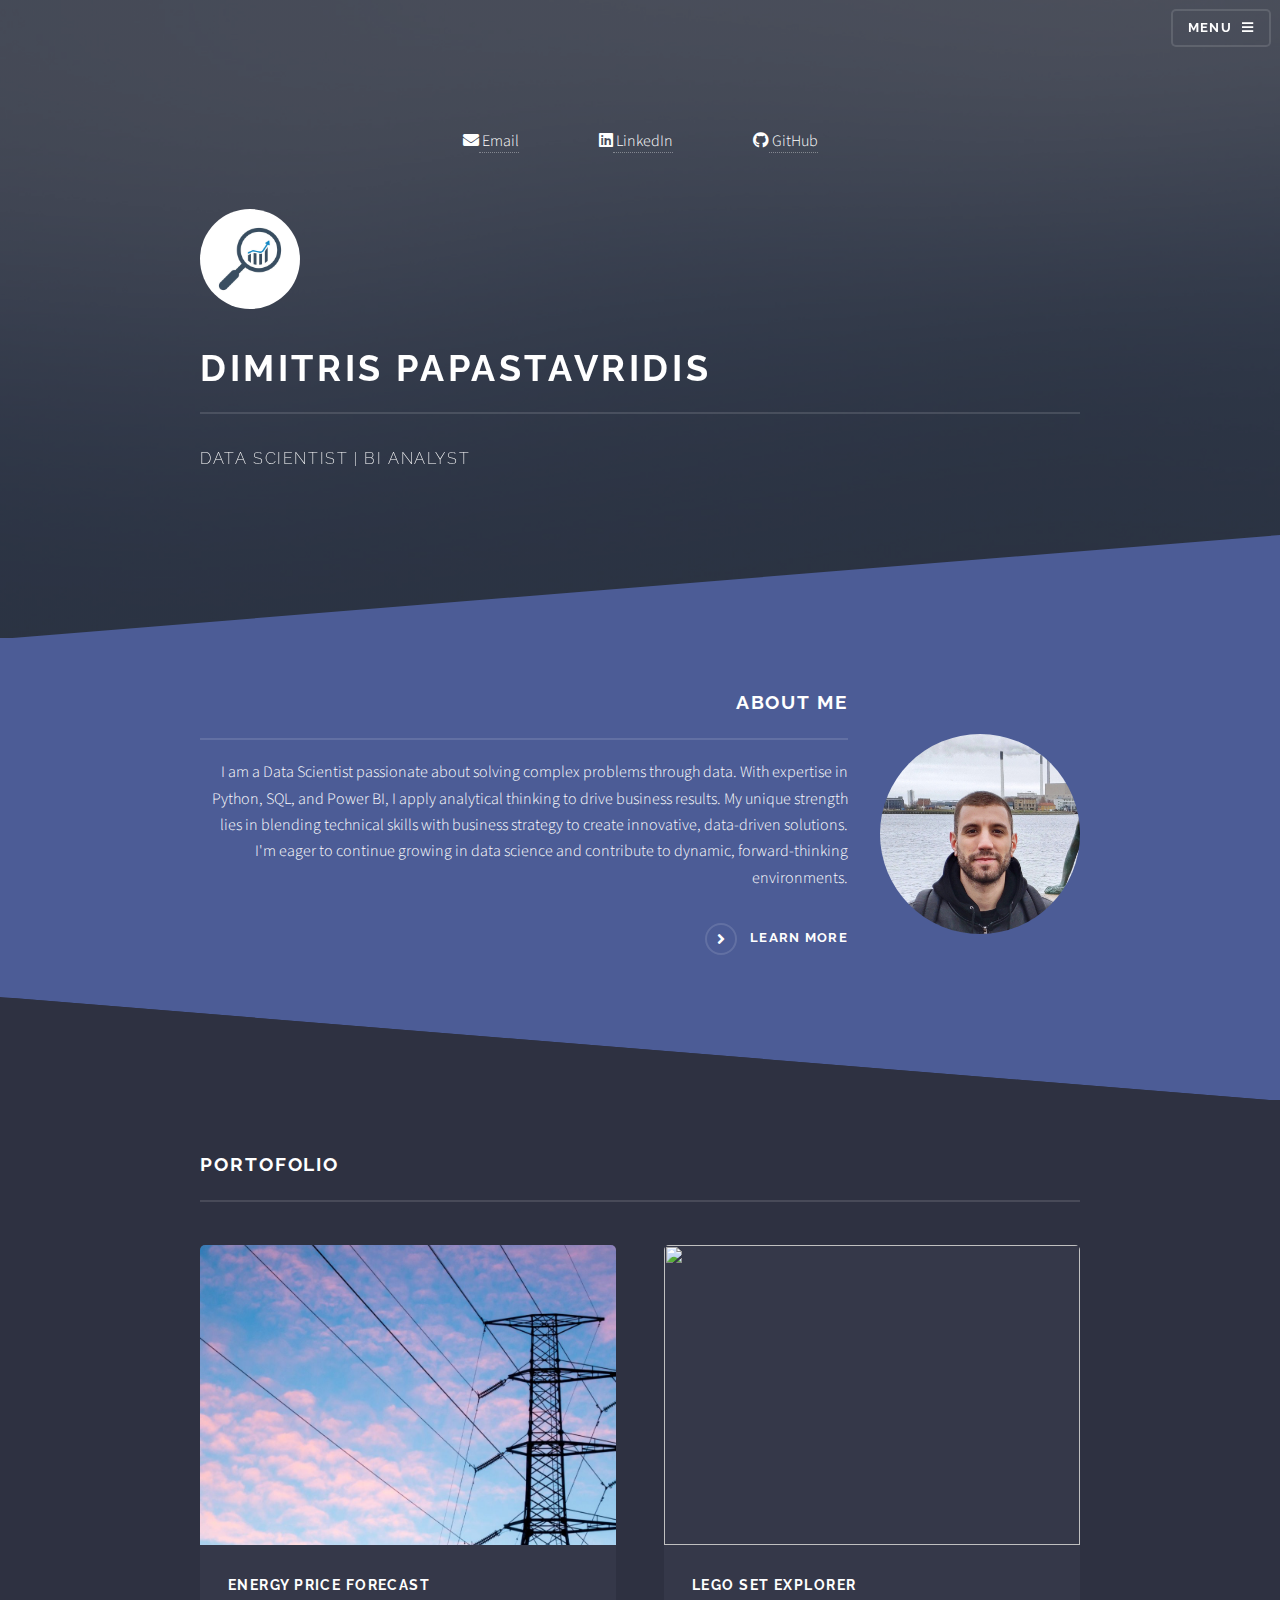
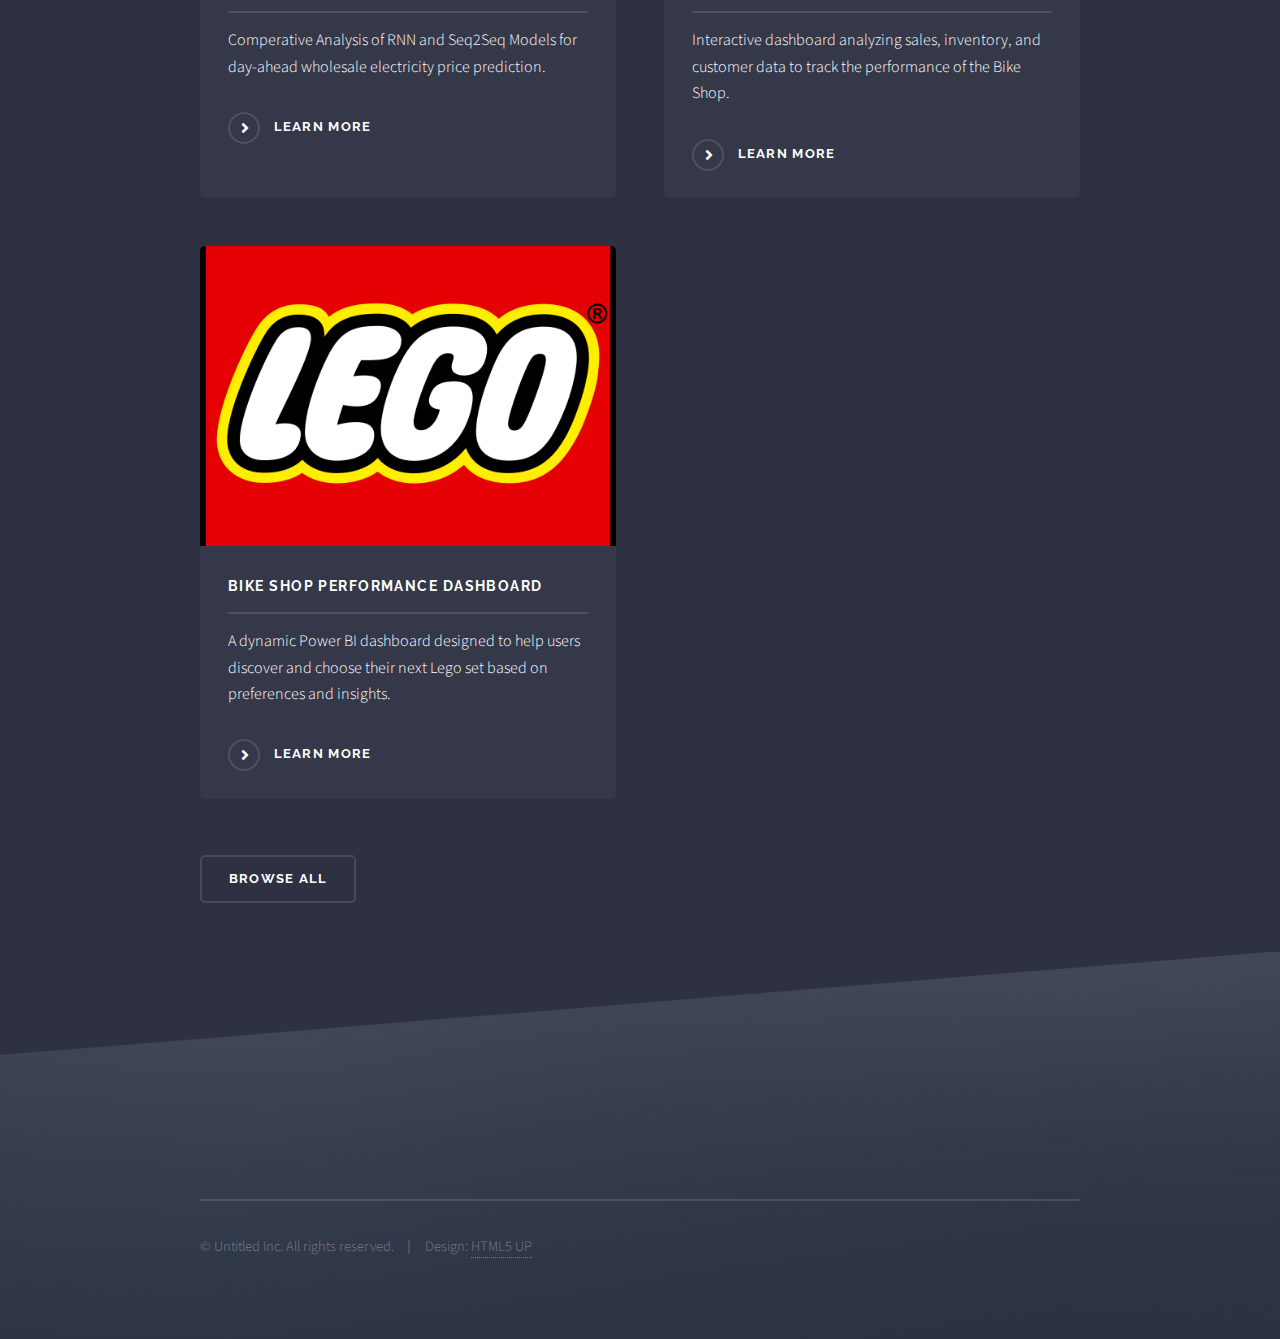
==== commit 740e2897: "Update index.html" ====
--- a/index.html
+++ b/index.html
@@ -96,9 +96,6 @@
 											<p>A dynamic Power BI dashboard designed to help users discover and choose their next Lego set based on preferences and insights.</p>
 											<a href="https://github.com/dimitrispapastavridis/LegoSetExplorer" class="special">Learn more</a>
 										</article>
-										<ul class="actions">
-											<li><a href="portofolio.html" class="button">Browse All</a></li>
-										</ul>
 									</section>
 									<ul class="actions">
 										<li><a href="portofolio.html" class="button">Browse All</a></li>
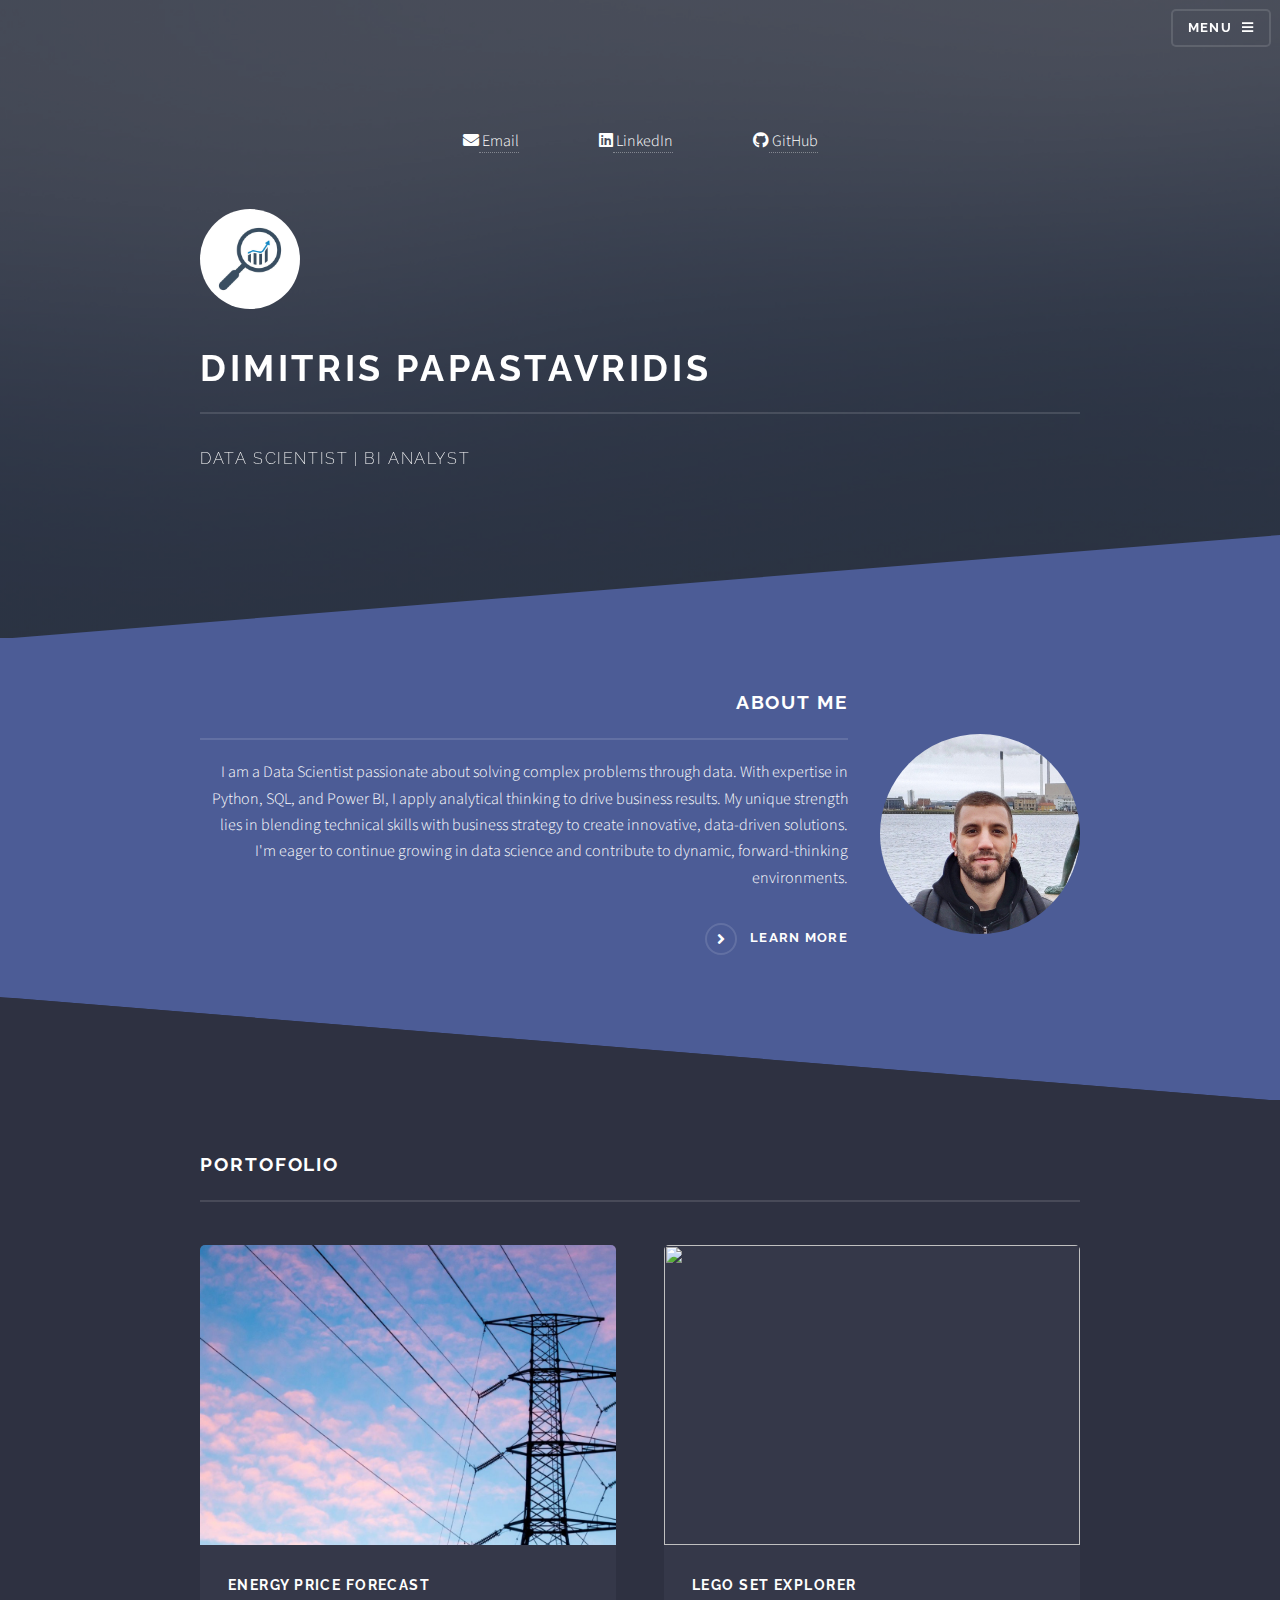
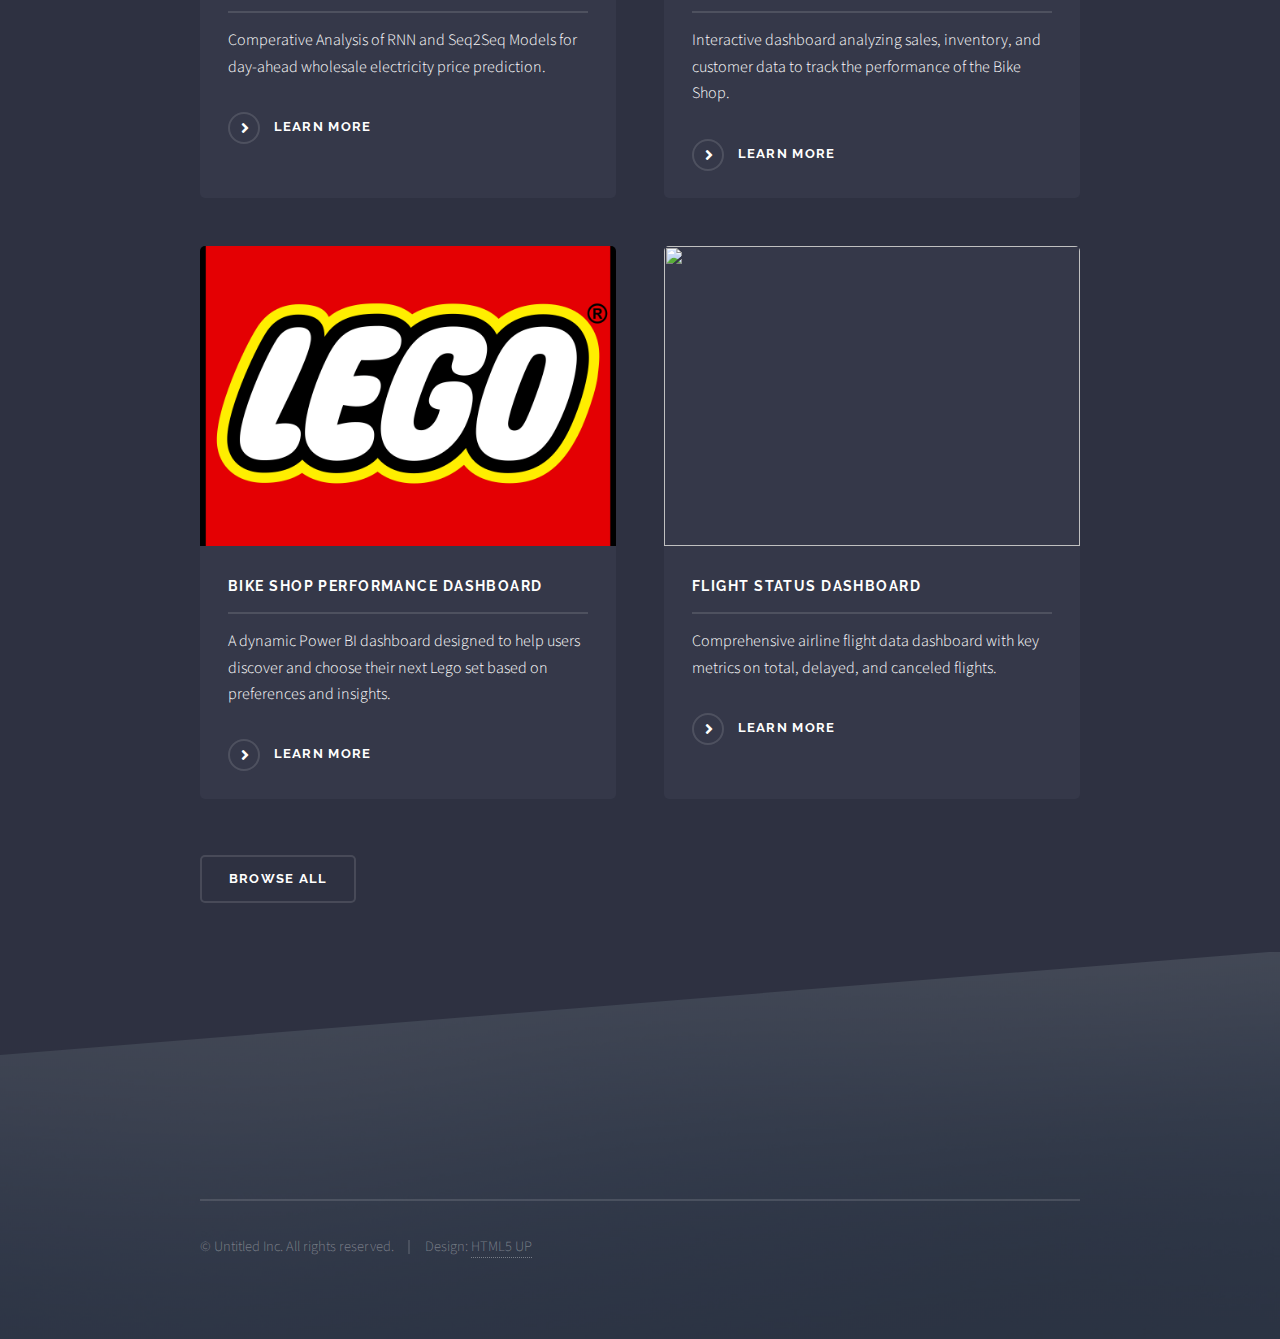
==== commit 7def2fa8: "Update index.html" ====
--- a/index.html
+++ b/index.html
@@ -96,6 +96,12 @@
 											<p>A dynamic Power BI dashboard designed to help users discover and choose their next Lego set based on preferences and insights.</p>
 											<a href="https://github.com/dimitrispapastavridis/LegoSetExplorer" class="special">Learn more</a>
 										</article>
+										<article>
+											<a class="image"><img src="images/AirlineDelays.jpg" alt="" style="width: 100%; height: 300px; object-fit: cover;" /></a>
+											<h3 class="major">Flight Status Dashboard</h3>
+											<p>Comprehensive airline flight data dashboard with key metrics on total, delayed, and canceled flights.</p>
+											<a href="https://github.com/dimitrispapastavridis/FlightStatusDashboard" class="special">Learn more</a>
+										</article>
 									</section>
 									<ul class="actions">
 										<li><a href="portofolio.html" class="button">Browse All</a></li>
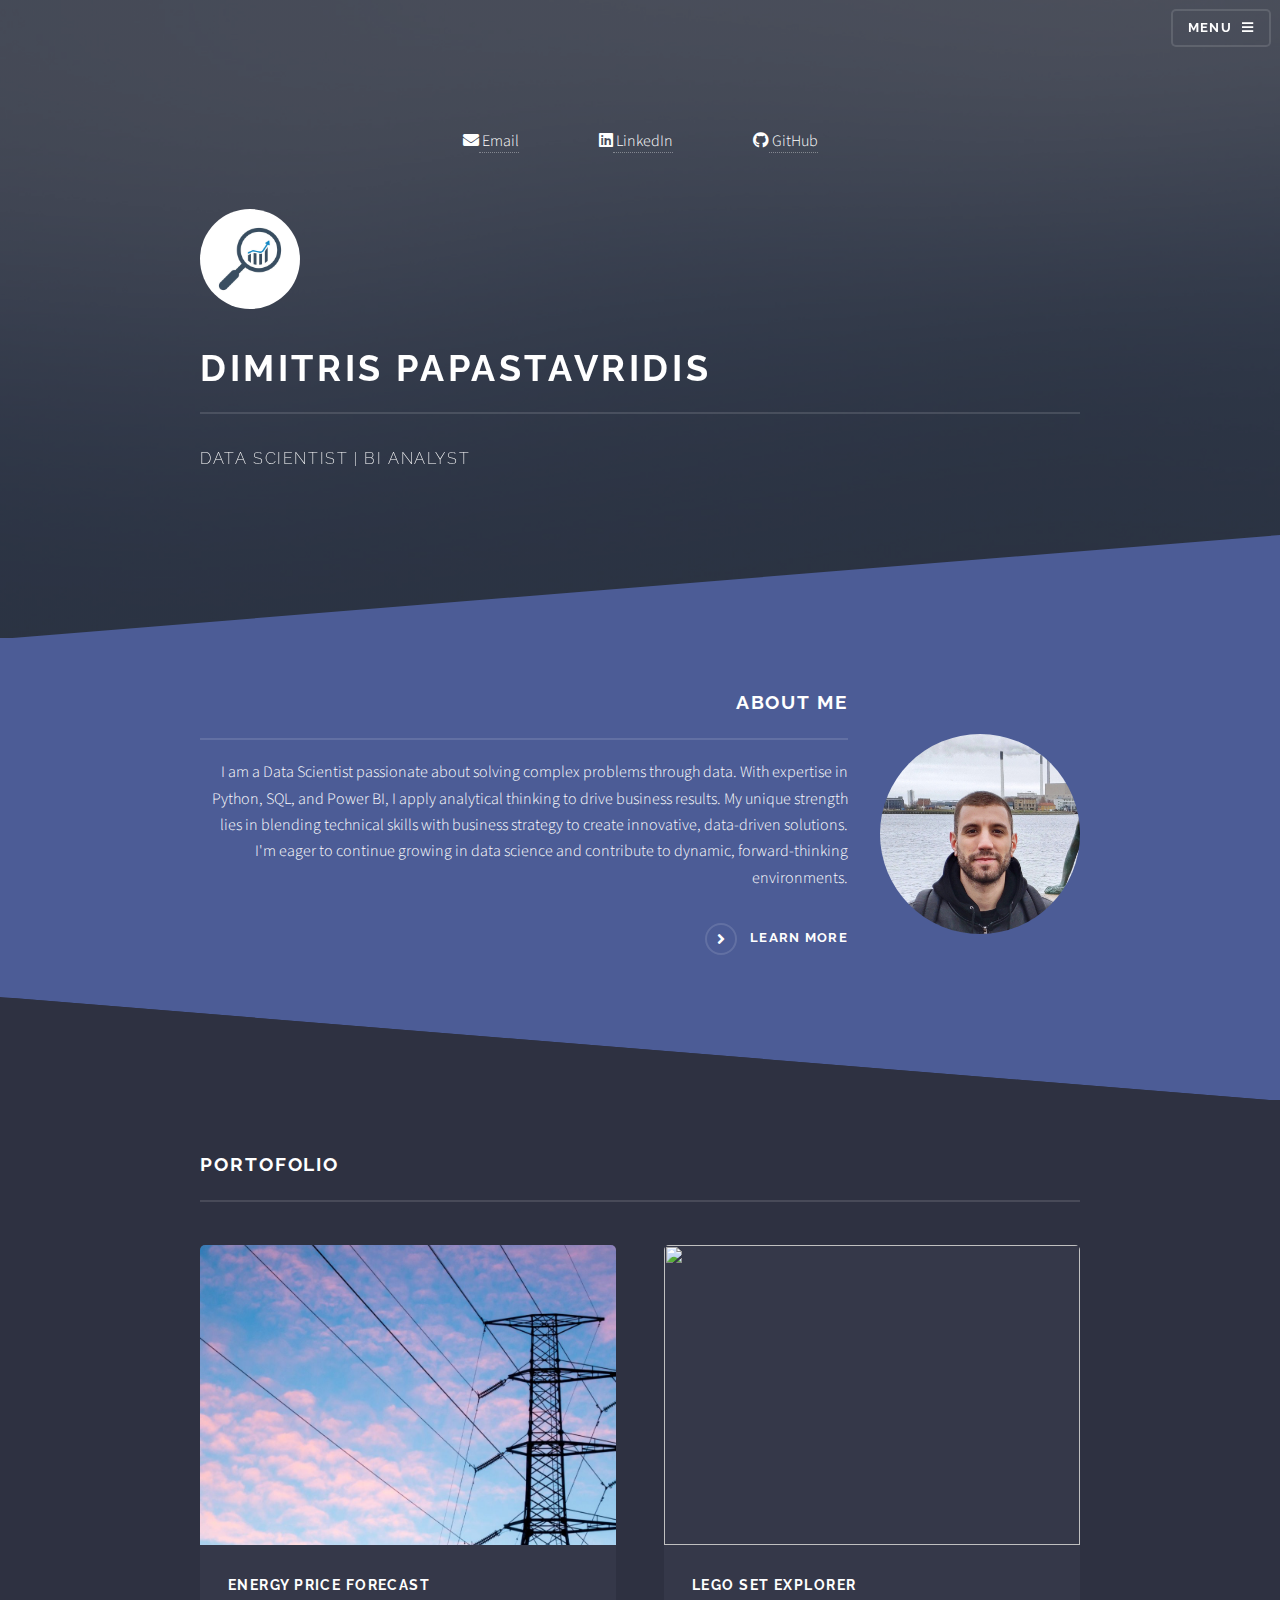
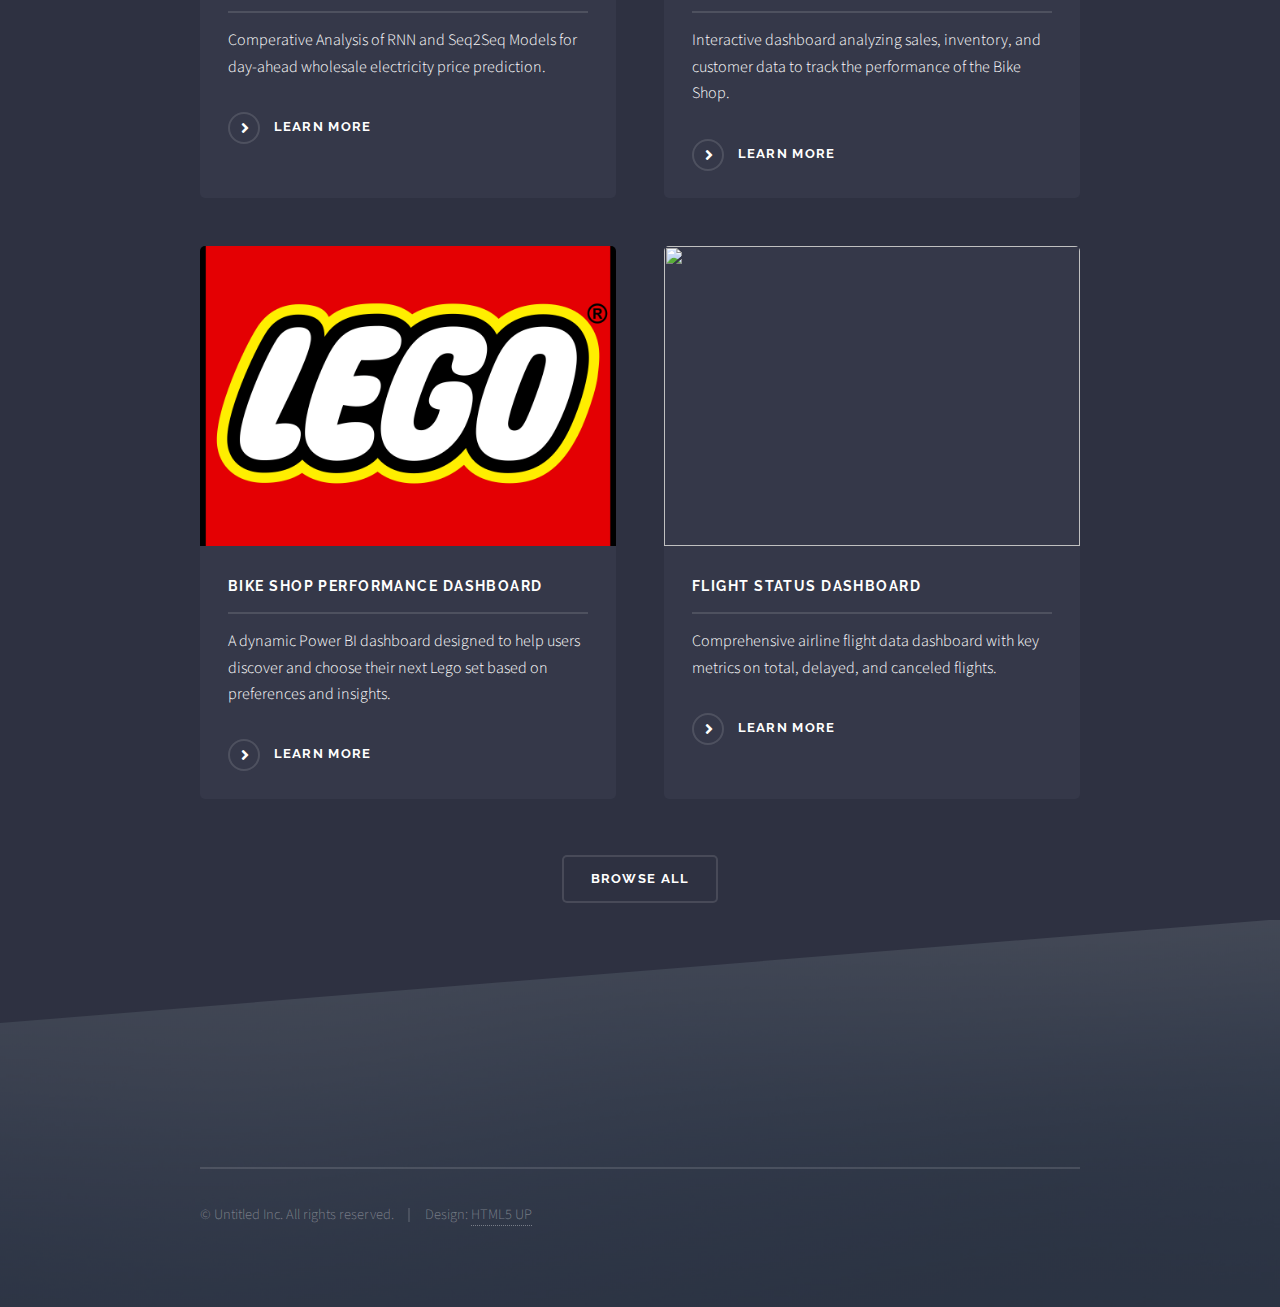
==== commit ad5e4429: "Update index.html" ====
--- a/index.html
+++ b/index.html
@@ -103,9 +103,9 @@
 											<a href="https://github.com/dimitrispapastavridis/FlightStatusDashboard" class="special">Learn more</a>
 										</article>
 									</section>
-									<ul class="actions">
-										<li><a href="portofolio.html" class="button">Browse All</a></li>
-									</ul>
+								        <div class="actions" style="display: flex; justify-content: center; margin-top: 20px;">
+								            <a href="portofolio.html" class="button">Browse All</a>
+								        </div>
 								</div>
 							</section>
 
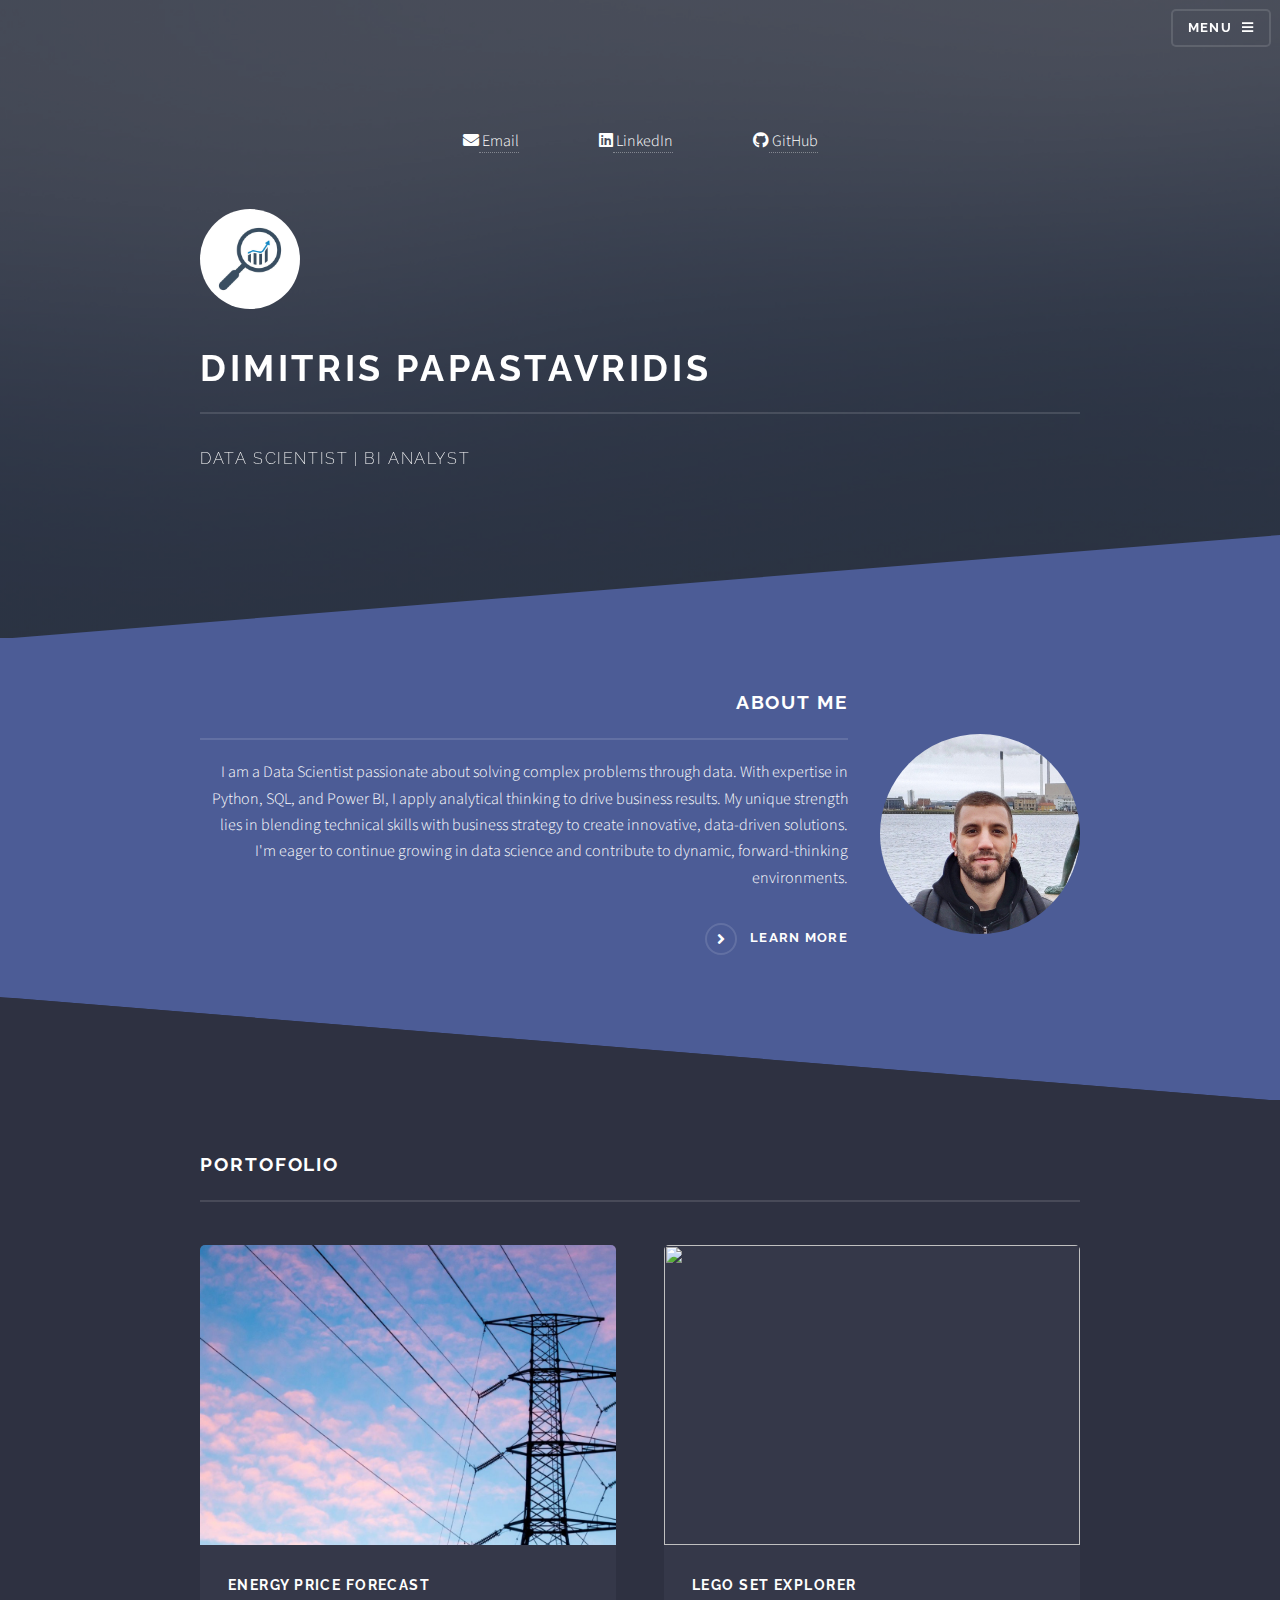
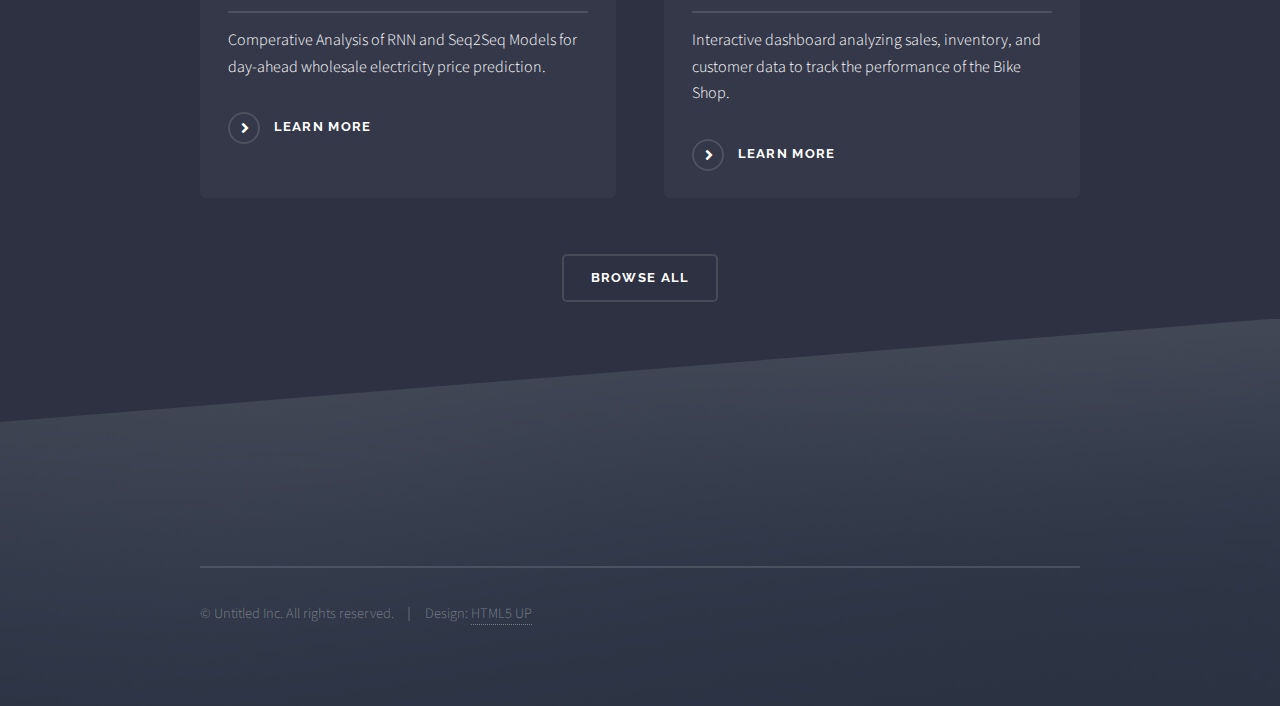
==== commit 177b19d2: "Update index.html" ====
--- a/index.html
+++ b/index.html
@@ -90,18 +90,6 @@
 											<p>Interactive dashboard analyzing sales, inventory, and customer data to track the performance of the Bike Shop.</p>
 											<a href="https://github.com/dimitrispapastavridis/AdventureWorksBikeShop" class="special">Learn more</a>
 										</article>
-										<article>
-											<a class="image"><img src="images/LEGO_logo.jpg" alt="" style="width: 100%; height: 300px; object-fit: cover;" /></a>
-											<h3 class="major">Bike Shop Performance Dashboard</h3>
-											<p>A dynamic Power BI dashboard designed to help users discover and choose their next Lego set based on preferences and insights.</p>
-											<a href="https://github.com/dimitrispapastavridis/LegoSetExplorer" class="special">Learn more</a>
-										</article>
-										<article>
-											<a class="image"><img src="images/AirlineDelays.jpg" alt="" style="width: 100%; height: 300px; object-fit: cover;" /></a>
-											<h3 class="major">Flight Status Dashboard</h3>
-											<p>Comprehensive airline flight data dashboard with key metrics on total, delayed, and canceled flights.</p>
-											<a href="https://github.com/dimitrispapastavridis/FlightStatusDashboard" class="special">Learn more</a>
-										</article>
 									</section>
 								        <div class="actions" style="display: flex; justify-content: center; margin-top: 20px;">
 								            <a href="portofolio.html" class="button">Browse All</a>
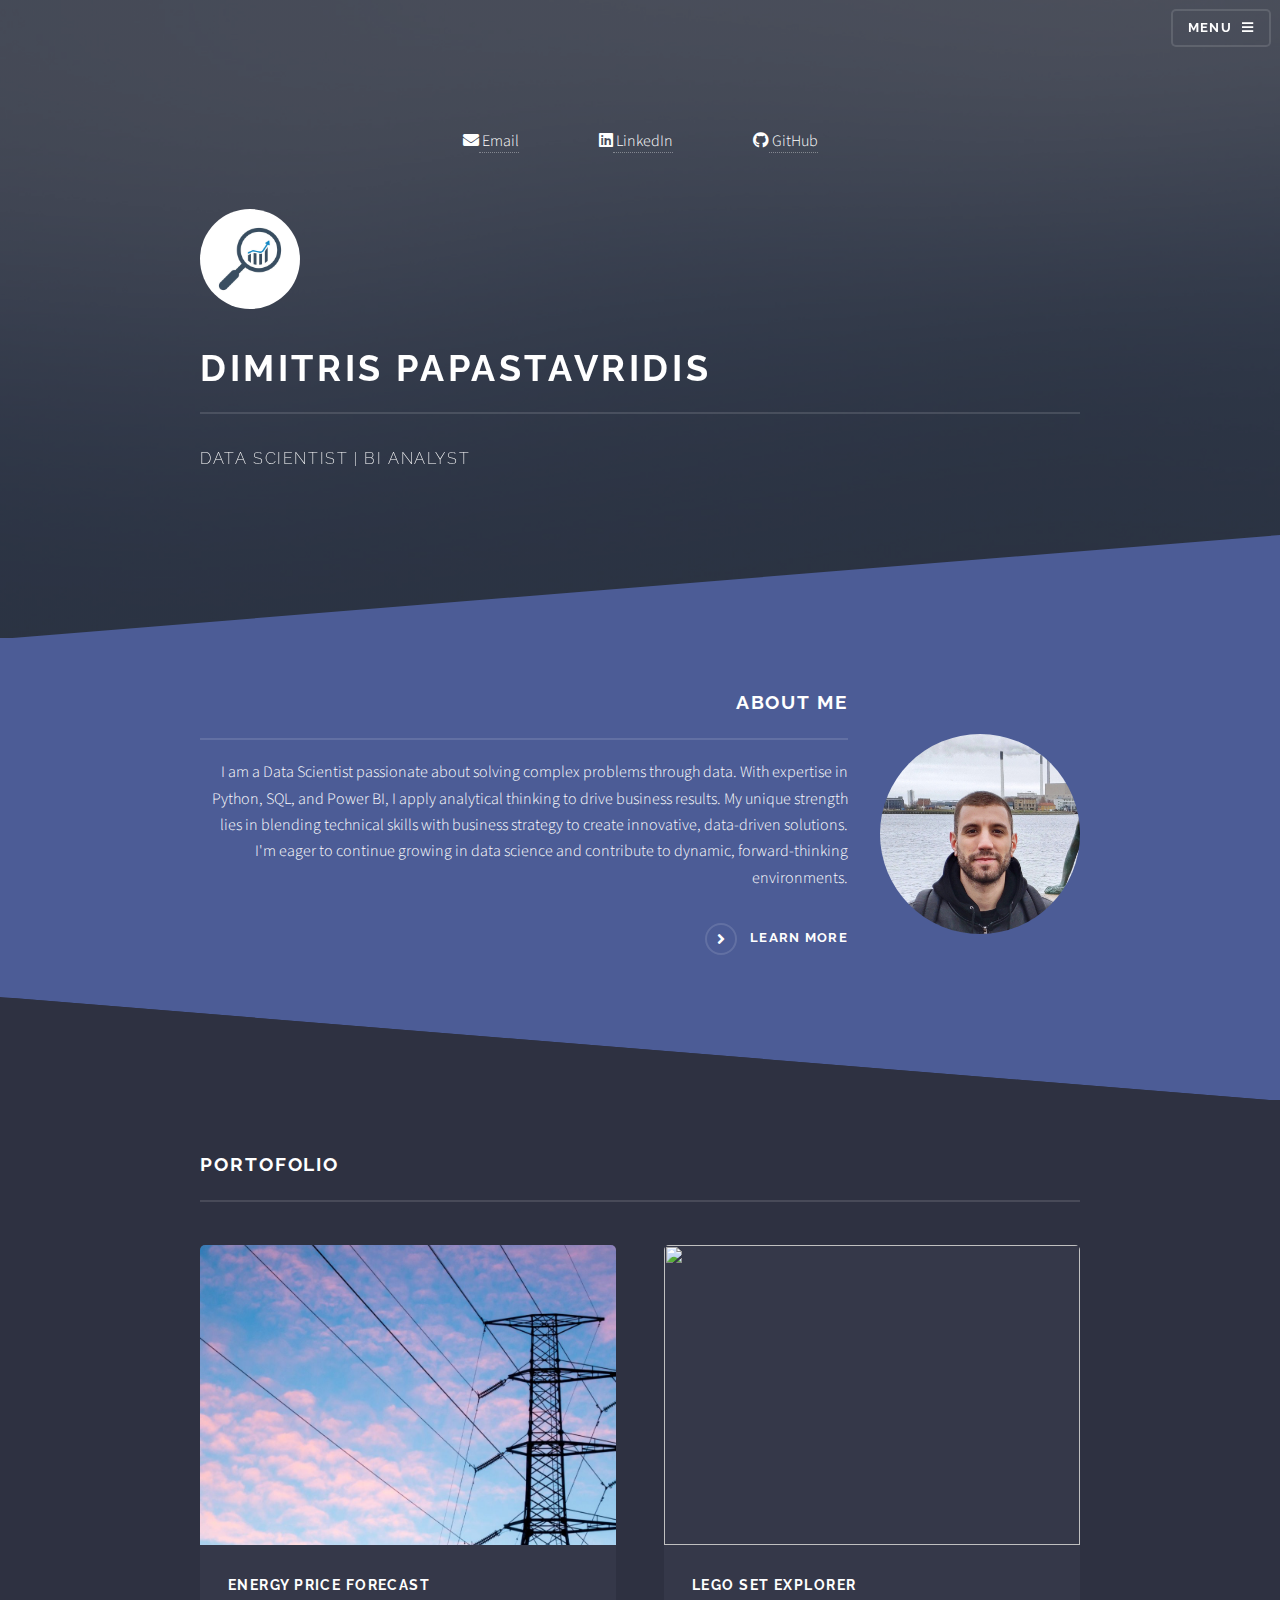
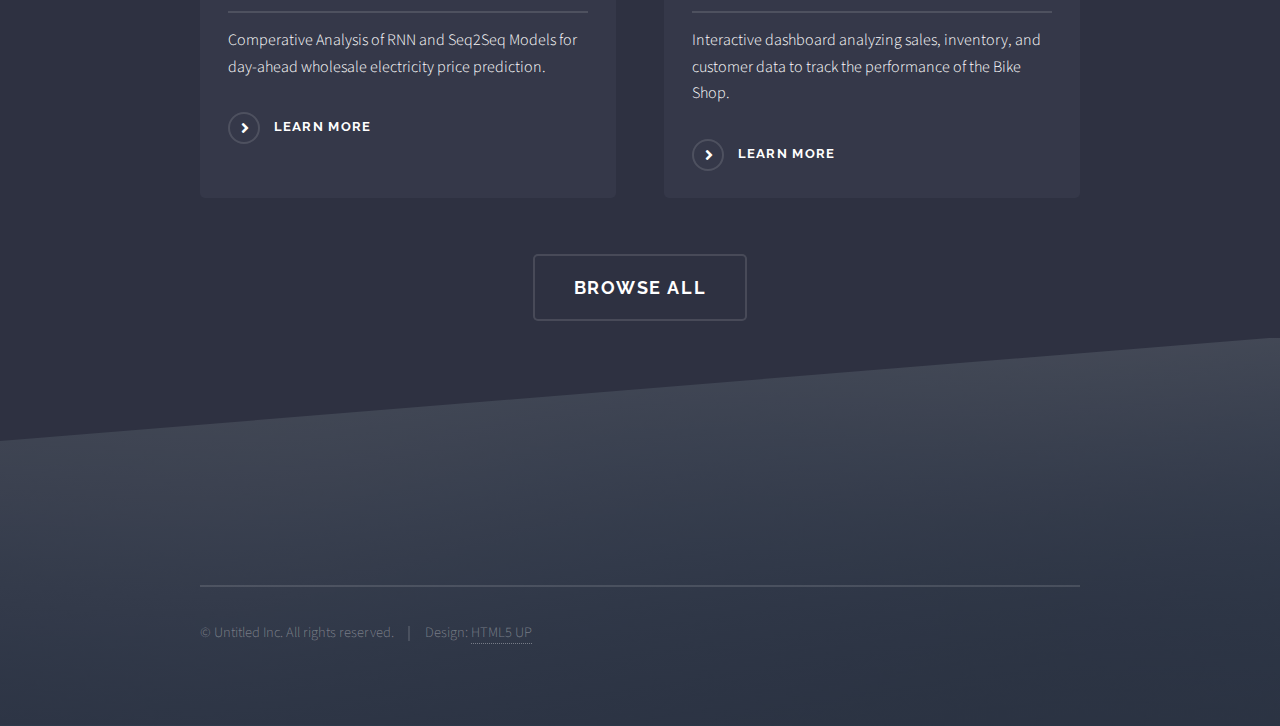
==== commit 72c9f075: "Update index.html" ====
--- a/index.html
+++ b/index.html
@@ -92,7 +92,7 @@
 										</article>
 									</section>
 								        <div class="actions" style="display: flex; justify-content: center; margin-top: 20px;">
-								            <a href="portofolio.html" class="button">Browse All</a>
+								            <a href="portofolio.html" class="button" style="font-size: 18px">Browse All</a>
 								        </div>
 								</div>
 							</section>
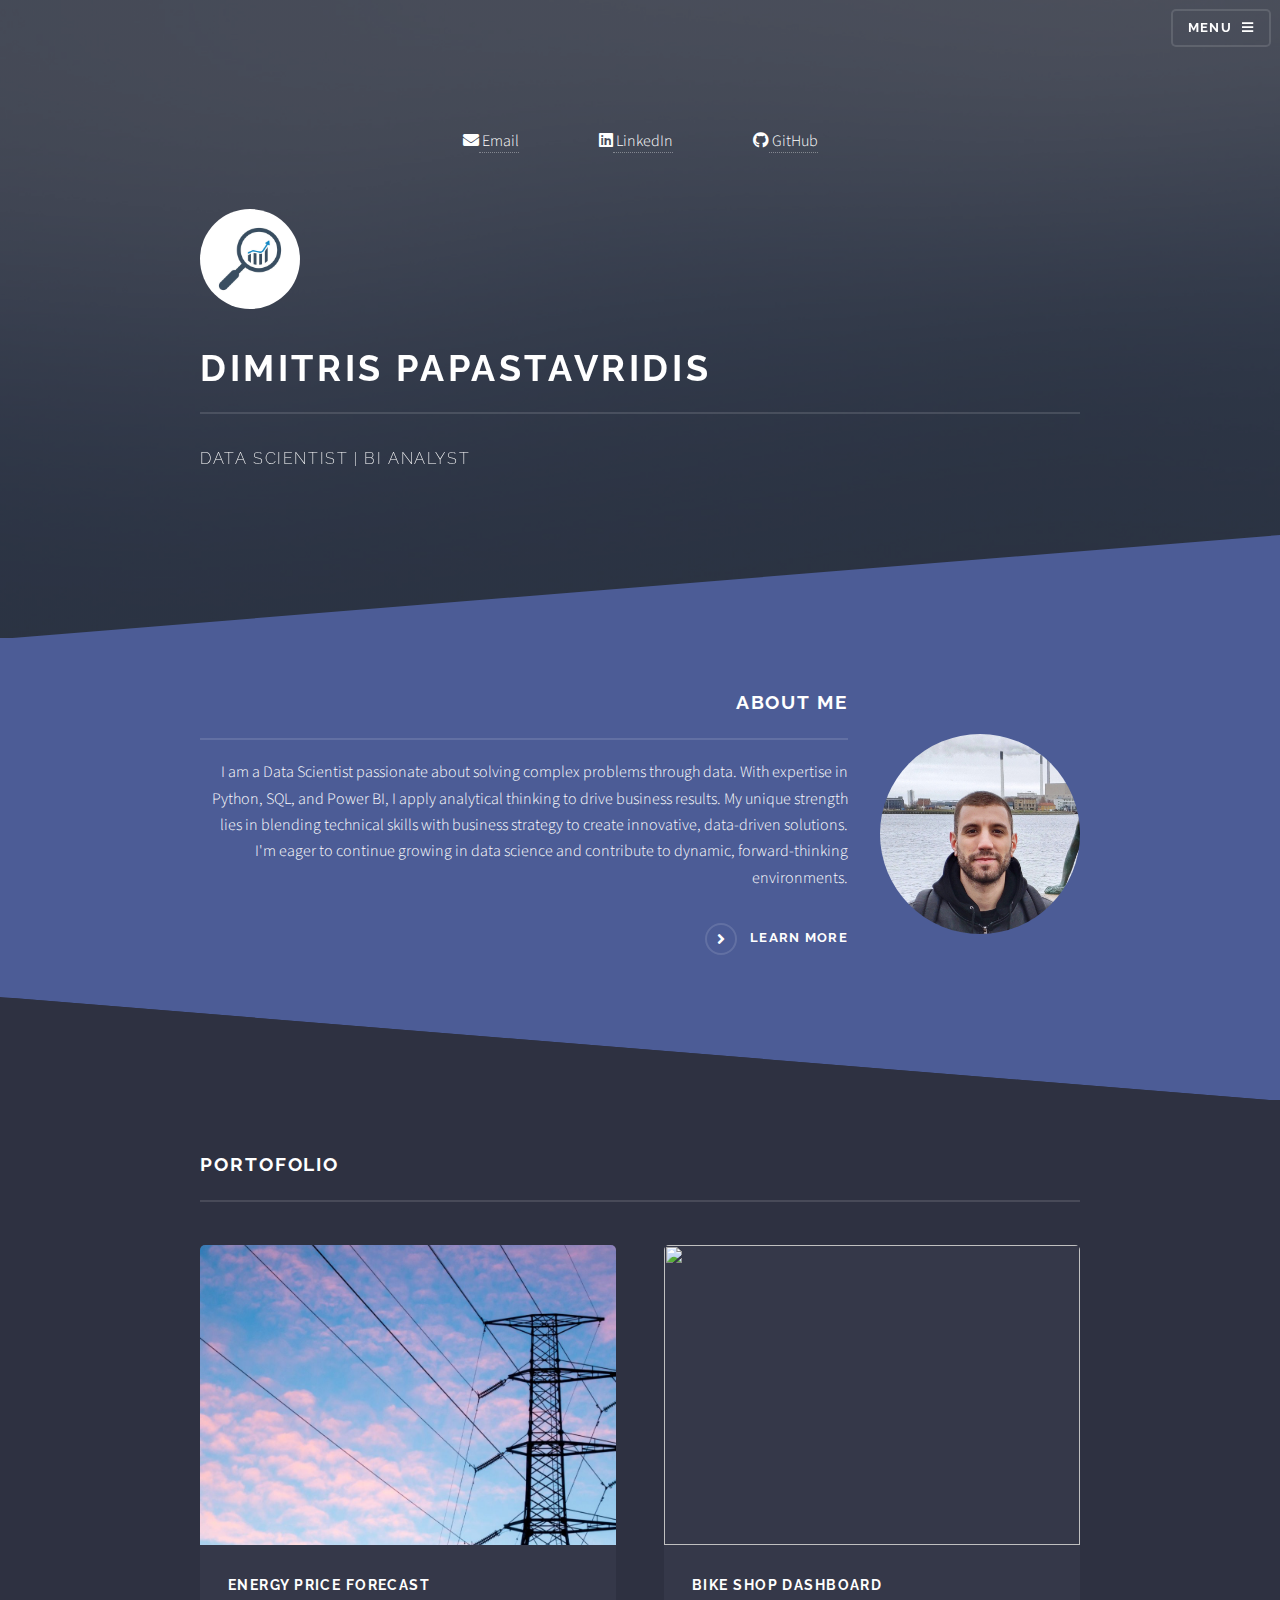
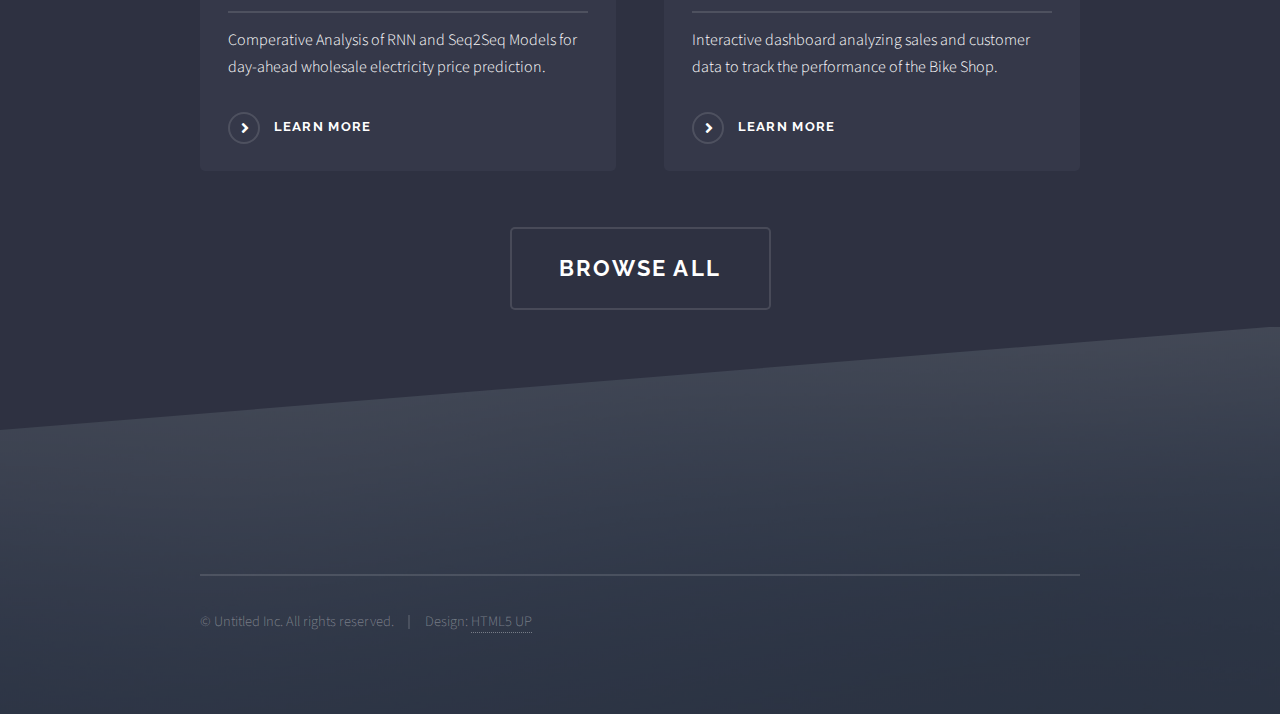
==== commit 444f5a8f: "Update index.html" ====
--- a/index.html
+++ b/index.html
@@ -86,13 +86,13 @@
 										</article>
 										<article>
 											<a class="image"><img src="images/AdventureWorksBikeShop.jpg" alt="" style="width: 100%; height: 300px; object-fit: cover;" /></a>
-											<h3 class="major">Lego Set Explorer</h3>
-											<p>Interactive dashboard analyzing sales, inventory, and customer data to track the performance of the Bike Shop.</p>
+											<h3 class="major">Bike Shop Dashboard</h3>
+											<p>Interactive dashboard analyzing sales and customer data to track the performance of the Bike Shop.</p>
 											<a href="https://github.com/dimitrispapastavridis/AdventureWorksBikeShop" class="special">Learn more</a>
 										</article>
 									</section>
 								        <div class="actions" style="display: flex; justify-content: center; margin-top: 20px;">
-								            <a href="portofolio.html" class="button" style="font-size: 18px">Browse All</a>
+								            <a href="portofolio.html" class="button" style="font-size: 22px">Browse All</a>
 								        </div>
 								</div>
 							</section>
